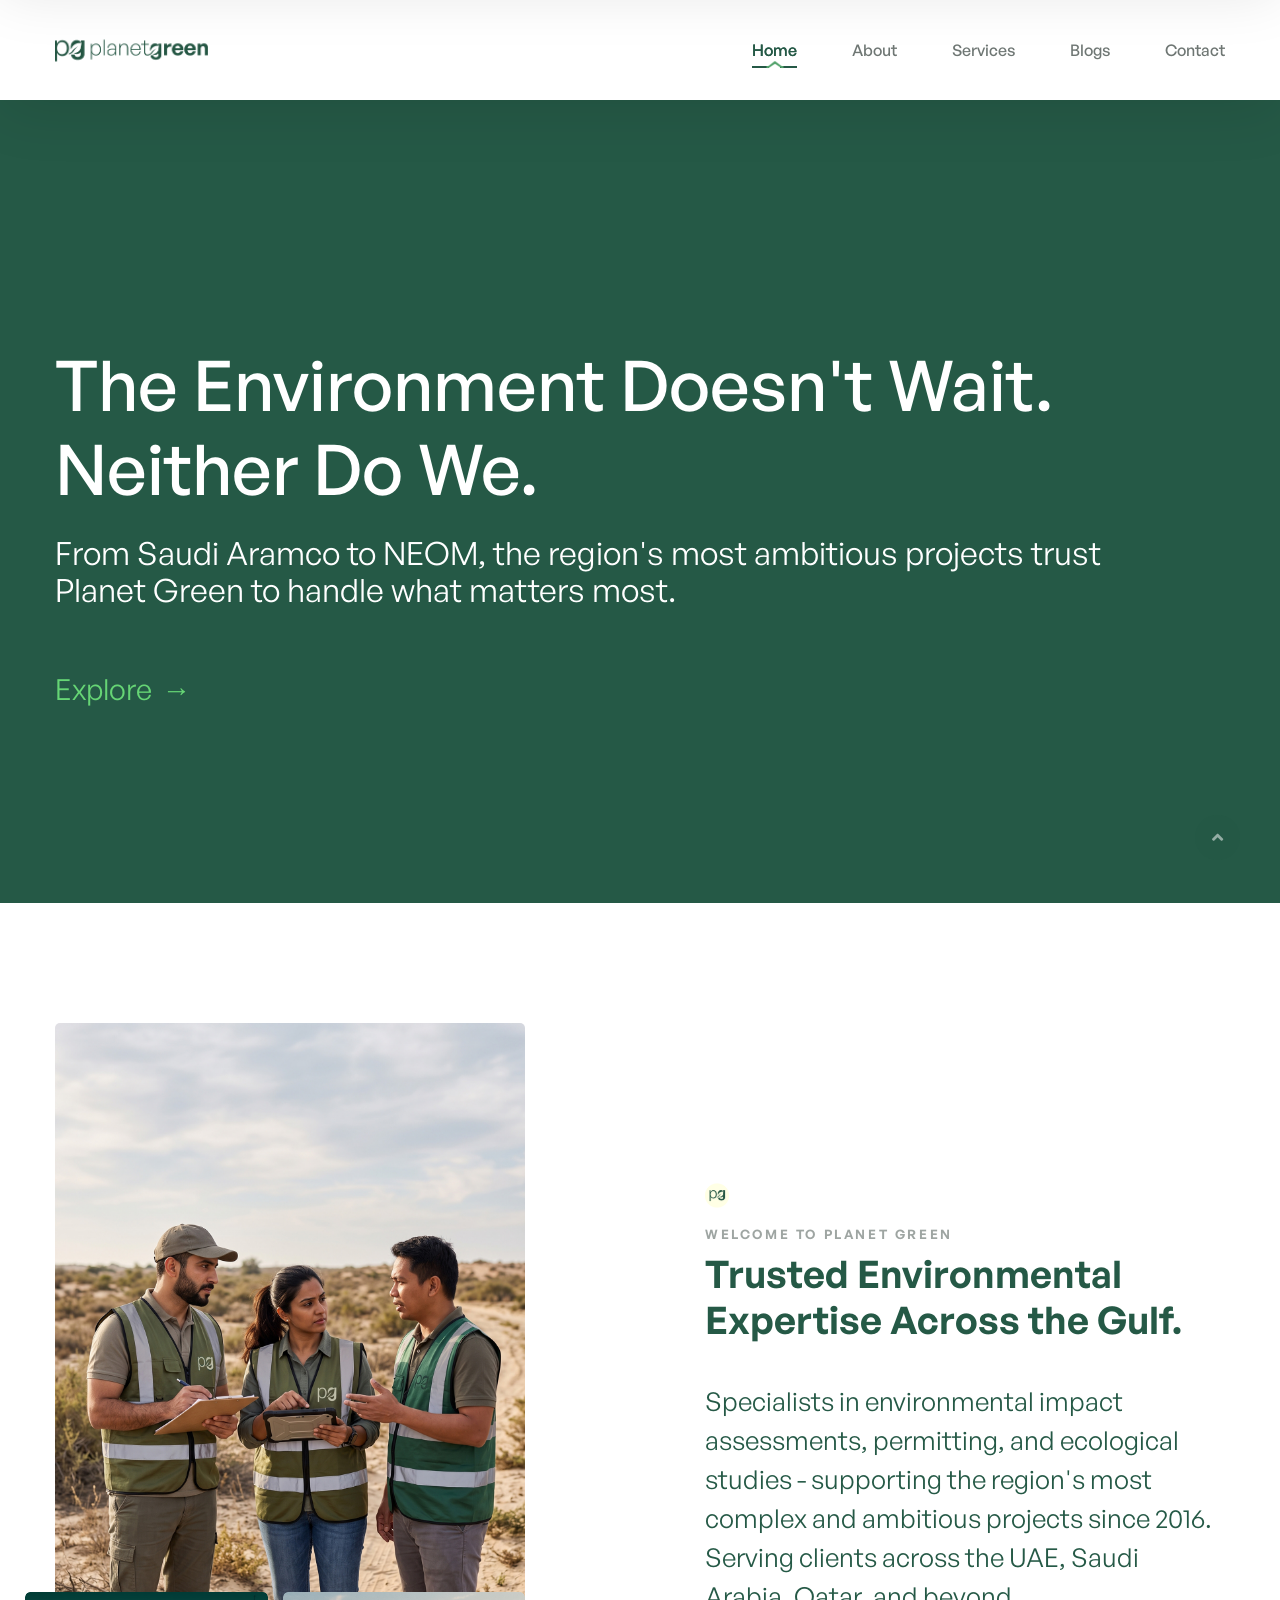
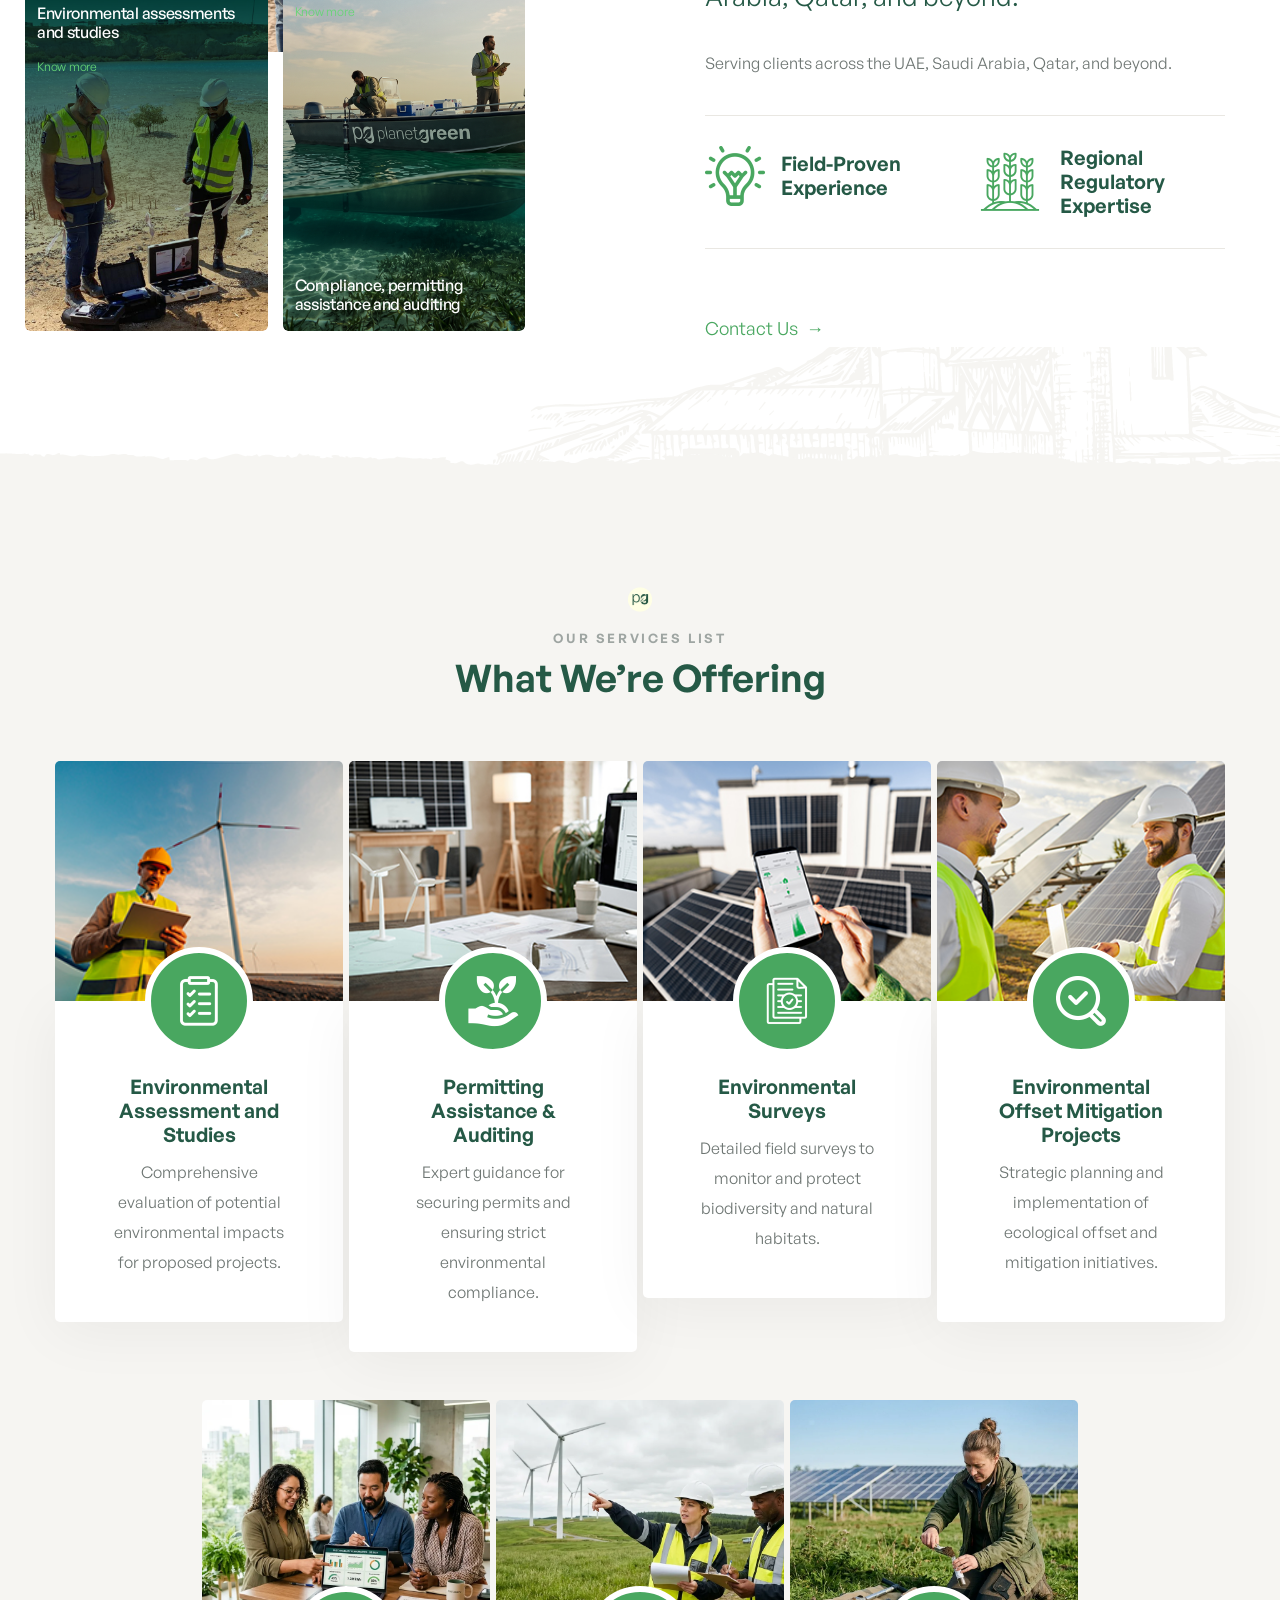
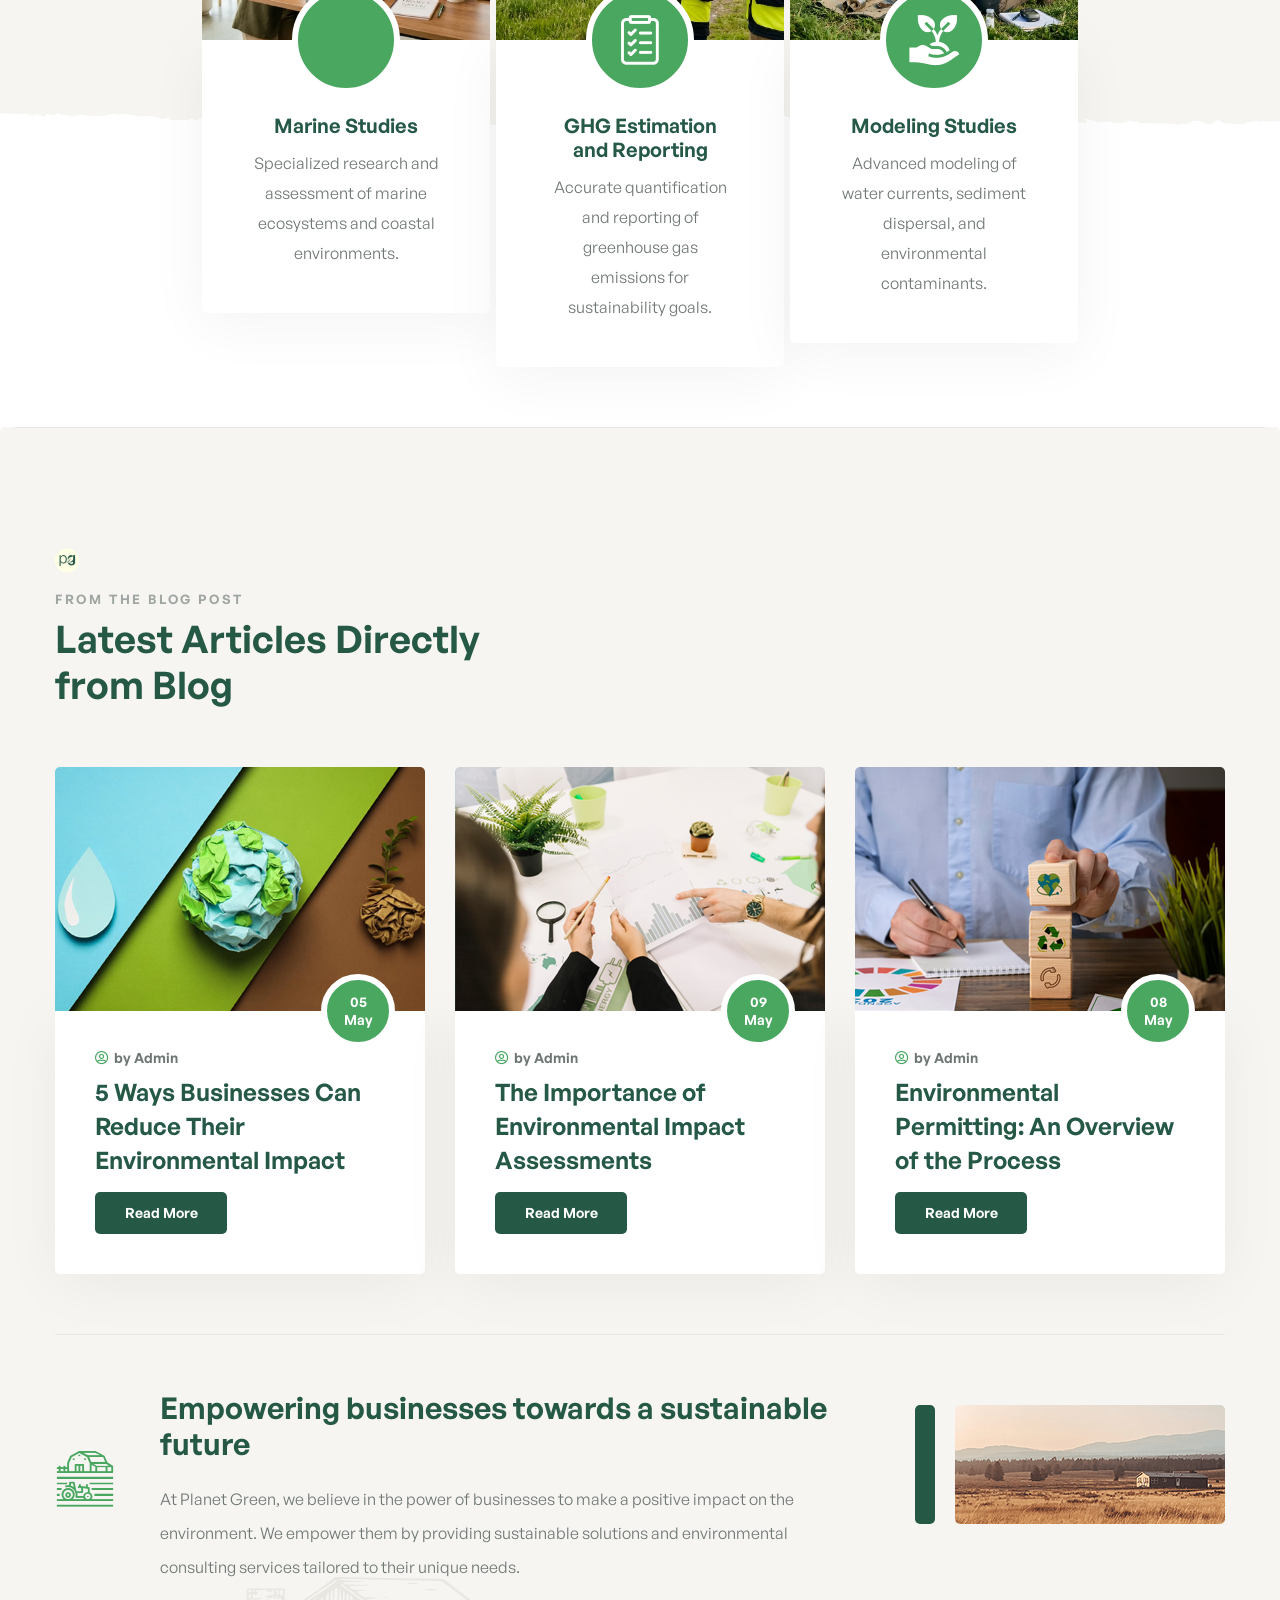
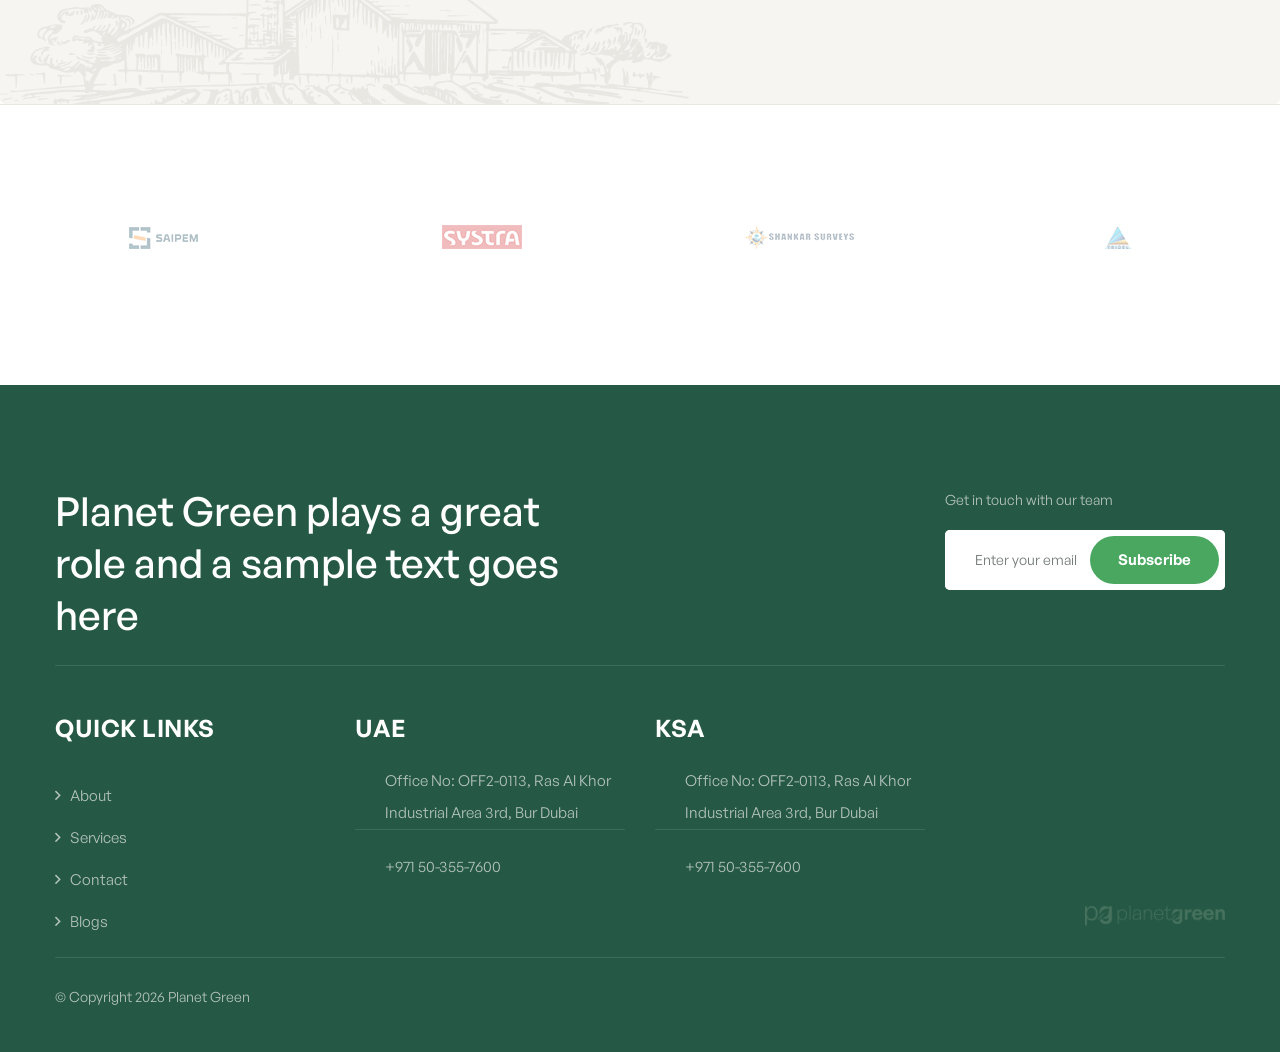
==== index.html @ 9b454ddd "initial commit" ====
<!DOCTYPE html>
<html lang="en">

<head>
    <meta charset="UTF-8">
    <meta name="viewport" content="width=device-width, initial-scale=1.0">
    <title>Planet Green | Home</title>
    <link rel="apple-touch-icon" sizes="180x180" href="assets/images/favicons/apple-touch-icon.png">
    <link rel="icon" type="image/png" sizes="32x32" href="assets/images/favicons/icon.png">
    <link rel="icon" type="image/png" sizes="16x16" href="assets/images/favicons/icon_16x16.png">

    <meta name="description"
        content="Welcome to Planet Green Environmental Consultants & Studies, a Dubai-based environmental consultancy firm providing sustainable solutions to businesses and organizations worldwide. Our team of experienced environmental consultants has a deep understanding of the environmental challenges facing businesses today, and we specialize in providing customized solutions to meet the unique needs of our clients. Contact us today to learn more about our services and how we can help your business achieve its environmental objectives.">

    <link rel="preconnect" href="https://fonts.gstatic.com">
    <link
        href="https://fonts.googleapis.com/css2?family=Handlee&family=Inter:wght@100;200;300;400;500;600;700;800;900&display=swap"
        rel="stylesheet">

    <link rel="stylesheet" href="assets/css/bootstrap.min.css">
    <link rel="stylesheet" href="assets/css/fontawesome-all.min.css">
    <link rel="stylesheet" href="assets/css/swiper.min.css">
    <link rel="stylesheet" href="assets/css/animate.min.css">
    <link rel="stylesheet" href="assets/css/odometer.min.css">
    <link rel="stylesheet" href="assets/css/jarallax.css">
    <link rel="stylesheet" href="assets/css/magnific-popup.css">
    <link rel="stylesheet" href="assets/css/bootstrap-select.min.css">
    <link rel="stylesheet" href="assets/css/pg-icons.css">
    <link rel="stylesheet" href="assets/css/nouislider.min.css">
    <link rel="stylesheet" href="assets/css/nouislider.pips.css">

    <link rel="stylesheet" href="assets/css/main.css">
</head>

<body>
    <div class="preloader">
        <img class="preloader__image" width="55" src="assets/images/loader.png" alt="">
    </div>
    <div class="page-wrapper">

        <header class="main-header">

            <nav class="main-menu">
                <div class="container">
                    <div class="logo-box">
                        <a href="index.html" aria-label="logo image"><img src="assets/images/Logo-02.png" width="153"
                                alt=""></a>
                        <span class="fa fa-bars mobile-nav__toggler"></span>
                    </div>
                    <ul class="main-menu__list">
                        <li>
                            <a href="index.html">Home</a>
                        </li>
                        <li>
                            <a href="about.html">About</a>
                        </li>
                        <li><a href="services.html">Services</a>
                        </li>
                        <li><a href="blog.html">Blogs</a>
                        </li>
                        <li><a href="contact.html">Contact</a>
                        </li>
                    </ul>


                </div>
            </nav>
        </header>

        <div class="stricky-header stricked-menu main-menu">
            <div class="sticky-header__content"></div>
        </div>

        <section class="main-slider">
            <div class="swiper-container thm-swiper__slider" data-swiper-options='{
        "slidesPerView": 1,
        "loop": true,
        "effect": "fade",
        "autoplay": {
            "delay": 999999
        },
        "navigation": {
            "nextEl": "#main-slider__swiper-button-next",
            "prevEl": "#main-slider__swiper-button-prev"
        }
    }'>
                <div class="swiper-wrapper">
                    <div class="swiper-slide">
                        <div class="image-layer" style="background-image: url(assets/images/main-slider/hero-img.png);">
                        </div>
                        <div class="container">
                            <div class="hero-content-wrap">
                                <div>
                                    <h2>The Environment Doesn't Wait. <br>
                                        Neither Do We.</h2>
                                    <p>From Saudi Aramco to NEOM, the region's most ambitious projects trust Planet
                                        Green to handle what matters most.</p>
                                    <a href="services.html" class="hero-explore-link">Explore <span>&rarr;</span></a>
                                </div>
                            </div>
                        </div>
                    </div>
                </div>


            </div>
        </section>


        <section class="about-one" id="about_1">
            <img src="assets/images/icons/about-bg-icon-1-1.png" class="about-one__bg-shape-1" alt="">
            <div class="container">
                <div class="row">
                    <div class="col-lg-5">
                        <div class="about-one__images">
                            <img src="assets/images/resources/img-main.png" alt="">
                            <div class="about-one__images-sub-wrap">
                                <div class="about-one__sub-item">
                                    <img src="assets/images/resources/img-sub1.png" alt="">
                                    <div class="about-one__sub-caption about-one__sub-caption--top">
                                        <h5>Environmental assessments and studies</h5>
                                        <a href="services.html">Know more</a>
                                    </div>
                                </div>
                                <div class="about-one__sub-item">
                                    <img src="assets/images/resources/img-sub.png" alt="">
                                    <a href="services.html" class="about-one__sub-knowmore">Know more</a>
                                    <div class="about-one__sub-caption about-one__sub-caption--bottom">
                                        <h5>Compliance, permitting assistance and auditing</h5>
                                    </div>
                                </div>
                            </div>
                        </div>
                    </div>
                    <div class="col-lg-7">
                        <div class="about-one__content">
                            <div class="block-title text-left">
                                <div class="block-title__image"></div>
                                <p>Welcome to Planet Green</p>
                                <h3>Trusted Environmental Expertise Across the Gulf.</h3>
                            </div>
                            <div class="about-one__tagline">
                                <p>Specialists in environmental impact assessments, permitting, and ecological studies -
                                    supporting the region's most complex and ambitious projects since 2016. Serving
                                    clients across the UAE, Saudi Arabia, Qatar, and beyond.</p>
                            </div>
                            <div class="about-one__summery">
                                <p>Serving clients across the UAE, Saudi Arabia, Qatar, and beyond.</p>
                            </div>
                            <div class="about-one__icon-row">
                                <div class="row">
                                    <div class="col-lg-6">
                                        <div class="about-one__box">
                                            <img src="assets/images/icons/innovation.png" alt="icon"
                                                style="padding-right: 1rem;">
                                            <h4><a href="about.html">Field-Proven Experience</a></h4>
                                        </div>
                                    </div>
                                    <div class="col-lg-6">
                                        <div class="about-one__box">
                                            <i class="pg-icon-agriculture"></i>
                                            <h4><a href="services.html">Regional Regulatory Expertise</a></h4>
                                        </div>
                                    </div>
                                </div>
                            </div>
                            <a href="contact.html" class="hero-explore-link about-explore-link">Contact Us
                                <span>&rarr;</span></a>
                        </div>
                    </div>
                </div>
            </div>
        </section>

        <section class="service-two">
            <div class="service-two__bottom-curv"></div>
            <div class="container">
                <div class="block-title text-center">
                    <div class="block-title__image"></div>
                    <p>Our Services list</p>
                    <h3>What We’re Offering</h3>
                </div>
                <div class="row">
                    <div class="col-sm-12 col-md-6 col-lg-3">
                        <div class="service-two__card">
                            <div class="service-two__card-image">
                                <img src="assets/images/services/service-2-1.jpg" alt="">
                            </div>
                            <div class="service-two__card-content">
                                <div class="service-two__card-icon">
                                    <img src="./assets/images/icons/50x50_cv.png" alt="">
                                </div>
                                <h3><a >Environmental Assessment and Studies</a></h3>
                                <p>Comprehensive evaluation of potential environmental impacts for proposed projects.</p>
                            </div>
                        </div>
                    </div>
                    <div class="col-sm-12 col-md-6 col-lg-3">
                        <div class="service-two__card">
                            <div class="service-two__card-image">
                                <img src="assets/images/services/service-2-2.jpg" alt="">
                            </div>
                            <div class="service-two__card-content">
                                <div class="service-two__card-icon">
                                    <i class="pg-icon-organic-food"></i>
                                </div>
                                <h3><a >Permitting Assistance & Auditing</a></h3>
                                <p>Expert guidance for securing permits and ensuring strict environmental compliance.</p>
                            </div>
                        </div>
                    </div>
                    <div class="col-sm-12 col-md-6 col-lg-3">
                        <div class="service-two__card">
                            <div class="service-two__card-image">
                                <img src="assets/images/services/service-2-3.jpg" alt="">
                            </div>
                            <div class="service-two__card-content">
                                <div class="service-two__card-icon">
                                    <img src="assets/images/icons/permiy-01.png" alt="">
                                </div>
                                <h3><a >Environmental Surveys</a></h3>
                                <p>Detailed field surveys to monitor and protect biodiversity and natural habitats.</p>
                            </div>
                        </div>
                    </div>
                    <div class="col-sm-12 col-md-6 col-lg-3">
                        <div class="service-two__card">
                            <div class="service-two__card-image">
                                <img src="assets/images/services/service-2-4.jpg" alt="">
                            </div>
                            <div class="service-two__card-content">
                                <div class="service-two__card-icon">
                                    <img src="assets/images/icons/audit-01.png" alt="">
                                </div>
                                <h3><a >Environmental Offset Mitigation Projects</a></h3>
                                <p>Strategic planning and implementation of ecological offset and mitigation initiatives.</p>
                            </div>
                        </div>
                    </div>
                </div>

                <div class="row mt-5 justify-content-center">
                    <div class="col-sm-12 col-md-6 col-lg-3">
                        <div class="service-two__card">
                            <div class="service-two__card-image">
                                <img src="assets/images/services/service-2-5.webp" alt="">
                            </div>
                            <div class="service-two__card-content">
                                <div class="service-two__card-icon">
                                    <img src="assets/images/icons/innovation.png" alt="">
                                </div>
                                <h3><a >Marine Studies</a></h3>
                                <p>Specialized research and assessment of marine ecosystems and coastal environments.</p>
                            </div>
                        </div>
                    </div>
                    <div class="col-sm-12 col-md-6 col-lg-3">
                        <div class="service-two__card">
                            <div class="service-two__card-image">
                                <img src="assets/images/services/service-2-6.webp" alt="">
                            </div>
                            <div class="service-two__card-content">
                                <div class="service-two__card-icon">
                                    <img src="./assets/images/icons/50x50_cv.png" alt="">
                                </div>
                                <h3><a >GHG Estimation and Reporting</a></h3>
                                <p>Accurate quantification and reporting of greenhouse gas emissions for sustainability goals.</p>
                            </div>
                        </div>
                    </div>
                    <div class="col-sm-12 col-md-6 col-lg-3">
                        <div class="service-two__card">
                            <div class="service-two__card-image">
                                <img src="assets/images/services/service-2-7.webp" alt="">
                            </div>
                            <div class="service-two__card-content">
                                <div class="service-two__card-icon">
                                    <i class="pg-icon-organic-food"></i>
                                </div>
                                <h3><a >Modeling Studies</a></h3>
                                <p>Advanced modeling of water currents, sediment dispersal, and environmental contaminants.</p>
                            </div>
                        </div>
                    </div>
                </div>
            </div>
        </section>







        <section class="gray-boxed-wrapper home-one__boxed">
            <img src="assets/images/icons/home-1-blog-bg.png" alt="" class="home-one__boxed-bg">
            <section class="blog-home-two blog-home-one">
                <div class="container">
                    <div class="row top-row">
                        <div class="col-lg-6">
                            <div class="block-title">
                                <div class="block-title__image"></div>
                                <p>From the blog post</p>
                                <h3>Latest Articles
                                    Directly from Blog</h3>
                            </div>
                        </div>

                    </div>
                    <div class="row">
                        <div class="col-md-6 col-lg-4">
                            <div class="blog-card">
                                <div class="blog-card__image">
                                    <img src="assets/images/blog/blog-grid-1.jpg"
                                        alt="Best Way to Do Eco and Agriculture">
                                    <a href="blog-details-1.html"></a>
                                </div>
                                <div class="blog-card__content">
                                    <div class="blog-card__date">05 May</div>
                                    <div class="blog-card__meta">
                                        <a href="blog-details-1.html"><i class="far fa-user-circle"></i> by Admin</a>
                                    </div>
                                    <h3><a href="blog-details-1.html">5 Ways Businesses Can Reduce Their Environmental
                                            Impact</a></h3>
                                    <a href="blog-details-1.html" class="thm-btn">Read More</a>
                                </div>
                            </div>
                        </div>
                        <div class="col-md-6 col-lg-4">
                            <div class="blog-card">
                                <div class="blog-card__image">
                                    <img src="assets/images/blog/blog-grid-2.jpg"
                                        alt="Leverage agile frameworks to provide">
                                    <a href="blog-details-2.html"></a>
                                </div>
                                <div class="blog-card__content">
                                    <div class="blog-card__date">09 May</div>
                                    <div class="blog-card__meta">
                                        <a href="blog-details-2.html"><i class="far fa-user-circle"></i> by Admin</a>
                                    </div>
                                    <h3><a href="blog-details-2.html">The Importance of Environmental Impact
                                            Assessments</a></h3>
                                    <a href="blog-details-2.html" class="thm-btn">Read More</a>
                                </div>
                            </div>
                        </div>
                        <div class="col-md-6 col-lg-4">
                            <div class="blog-card">
                                <div class="blog-card__image">
                                    <img src="assets/images/blog/blog-grid-3.jpg"
                                        alt="Organically grow the holistic world view">
                                    <a href="blog-details-3.html"></a>
                                </div>
                                <div class="blog-card__content">
                                    <div class="blog-card__date">08 May</div>
                                    <div class="blog-card__meta">
                                        <a href="blog-details-3.html"><i class="far fa-user-circle"></i> by Admin</a>
                                    </div>
                                    <h3><a href="blog-details-3.html">Environmental Permitting: An Overview of the
                                            Process</a></h3>
                                    <a href="blog-details-3.html" class="thm-btn">Read More</a>
                                </div>
                            </div>
                        </div>

                    </div>
                    <hr />
                </div>
            </section>
            <div class="blog-home__slogan">
                <div class="container">
                    <div class="row">
                        <div class="col-lg-9">
                            <div class="blog-home__slogan-main">
                                <i class="pg-icon-farm"></i>
                                <div class="blog-home__slogan-content">
                                    <h3>Empowering businesses towards a sustainable future</h3>
                                    <p>At Planet Green, we believe in the power of businesses to make a positive impact
                                        on the environment. We empower them by providing sustainable solutions and
                                        environmental consulting services tailored to their unique needs.</p>
                                </div>
                            </div>
                        </div>
                        <div class="col-lg-3">
                            <div class="blog-home__slogan-image">
                                <img src="assets/images/resources/blog-cta-1.png" alt="">
                            </div>
                        </div>
                    </div>
                </div>
            </div>
        </section>





        <div class="client-carousel client-carousel__has-border-top">
            <div class="container">
                <div class="thm-swiper__slider swiper-container" data-swiper-options='{"spaceBetween": 140, "slidesPerView": 5, "autoplay": { "delay": 5000 }, "breakpoints": {
                "0": {
                    "spaceBetween": 30,
                    "slidesPerView": 2
                },
                "375": {
                    "spaceBetween": 30,
                    "slidesPerView": 2
                },
                "575": {
                    "spaceBetween": 30,
                    "slidesPerView": 3
                },
                "767": {
                    "spaceBetween": 50,
                    "slidesPerView": 3
                },
                "991": {
                    "spaceBetween": 50,
                    "slidesPerView": 3
                },
                "1199": {
                    "spaceBetween": 100,
                    "slidesPerView": 4
                }
            }}'>
                    <div class="swiper-wrapper">
                        <div class="swiper-slide">
                            <img src="assets/images/resources/brand-1-1.png" alt="">
                        </div>
                        <div class="swiper-slide">
                            <img src="assets/images/resources/brand-1-2.png" alt="">
                        </div>
                        <div class="swiper-slide">
                            <img src="assets/images/resources/brand-1-3.png" alt="">
                        </div>
                        <div class="swiper-slide">
                            <img src="assets/images/resources/brand-1-4.png" alt="">
                        </div>

                    </div>
                </div>
            </div>
        </div>
       <footer class="site-footer">
    <div class="container">
        <div class="site-footer__top">
            <div class="site-footer__top-left">
                <h3>Planet Green plays a great role and a sample text goes here</h3>
            </div>
            <div class="site-footer__top-right">
                <p class="site-footer__newsletter-title">Get in touch with our team</p>
                <div class="footer-widget">
                    <form class="mc-form" action="#">
                        <input type="email" placeholder="Enter your email" required>
                        <button type="submit">Subscribe</button>
                    </form>
                </div>
            </div>
        </div>

        <div class="row site-footer__widgets">
            <div class="col-sm-12 col-md-6 col-lg-3">
                <h3 class="footer-widget__title">Quick Links</h3>
                <ul class="list-unstyled footer-widget__links">
                    <li><a href="about.html">About</a></li>
                    <li><a href="services.html">Services</a></li>
                    <li><a href="contact.html">Contact</a></li>
                    <li><a href="blog.html">Blogs</a></li>
                </ul>
            </div>

            <div class="col-sm-12 col-md-6 col-lg-3">
                <h3 class="footer-widget__title">UAE</h3>
                <ul class="list-unstyled footer-widget__contact">
                    <li>
                        <i class="pg-icon-pin"></i>
                        <a href="#">Office No: OFF2-0113, Ras Al Khor Industrial Area 3rd, Bur Dubai</a>
                    </li>
                    <li>
                        <i class="pg-icon-telephone"></i>
                        <a href="tel:+971 50-355-7600">+971 50-355-7600</a>
                    </li>
                </ul>
            </div>

            <div class="col-sm-12 col-md-6 col-lg-3">
                <h3 class="footer-widget__title">KSA</h3>
                <ul class="list-unstyled footer-widget__contact">
                    <li>
                        <i class="pg-icon-pin"></i>
                        <a href="#">Office No: OFF2-0113, Ras Al Khor Industrial Area 3rd, Bur Dubai</a>
                    </li>
                    <li>
                        <i class="pg-icon-telephone"></i>
                        <a href="tel:+971 50-355-7600">+971 50-355-7600</a>
                    </li>
                </ul>
            </div>

            <div class="col-sm-12 col-md-6 col-lg-3 site-footer__logo-col">
                <img src="assets/images/Logo-03.png" class="site-footer__watermark" alt="Planet Green">
            </div>
        </div>

        <div class="site-footer__bottom">
            <p>© Copyright 2026 Planet Green</p>
        </div>
    </div>
</footer>

    </div>


    <div class="mobile-nav__wrapper">
        <div class="mobile-nav__overlay mobile-nav__toggler"></div>
        <div class="mobile-nav__content">
            <span class="mobile-nav__close mobile-nav__toggler"><i class="far fa-times"></i></span>

            <div class="logo-box">
                <a href="index.html" aria-label="logo image"><img src="assets/images/Logo-03.png" width="155"
                        alt="" /></a>
            </div>
            <div class="mobile-nav__container"></div>






        </div>
    </div>


    <a href="#" data-target="html" class="scroll-to-target scroll-to-top"><i class="fa fa-angle-up"></i></a>


    <script src="assets/js/jquery-3.5.1.min.js"></script>
    <script src="assets/js/bootstrap.bundle.min.js"></script>
    <script src="assets/js/swiper.min.js"></script>
    <script src="assets/js/jquery.ajaxchimp.min.js"></script>
    <script src="assets/js/jquery.magnific-popup.min.js"></script>
    <script src="assets/js/jquery.validate.min.js"></script>
    <script src="assets/js/bootstrap-select.min.js"></script>
    <script src="assets/js/wow.js"></script>
    <script src="assets/js/odometer.min.js"></script>
    <script src="assets/js/jquery.appear.min.js"></script>
    <script src="assets/js/jarallax.min.js"></script>
    <script src="assets/js/circle-progress.min.js"></script>
    <script src="assets/js/wNumb.min.js"></script>
    <script src="assets/js/nouislider.min.js"></script>

    <script src="assets/js/theme.js"></script>
</body>

</html>
---- assets/css/jarallax.css ----
.jarallax {
    position: relative;
    z-index: 0;
}
.jarallax > .jarallax-img {
    position: absolute;
    object-fit: cover;
    /* support for plugin https://github.com/bfred-it/object-fit-images */
    font-family: 'object-fit: cover;';
    top: 0;
    left: 0;
    width: 100%;
    height: 100%;
    z-index: -1;
}
---- assets/css/pg-icons.css ----
@font-face {
  font-family: "pg-icon";
  src: url("../fonts/pg-icon.eot?9nn143");
  src: url("../fonts/pg-icon.eot?9nn143#iefix") format("embedded-opentype"),
    url("../fonts/pg-icon.ttf?9nn143") format("truetype"),
    url("../fonts/pg-icon.woff?9nn143") format("woff"),
    url("../fonts/pg-icon.svg?9nn143#pg-icon") format("svg");
  font-weight: normal;
  font-style: normal;
  font-display: block;
}

[class^="pg-icon-"],
[class*=" pg-icon-"] {
  /* use !important to prevent issues with browser extensions that change fonts */
  font-family: "pg-icon" !important;
  speak: never;
  font-style: normal;
  font-weight: normal;
  font-variant: normal;
  text-transform: none;
  line-height: 1;

  /* Better Font Rendering =========== */
  -webkit-font-smoothing: antialiased;
  -moz-osx-font-smoothing: grayscale;
}

.pg-icon-email:before {
  content: "\e900";
}
.pg-icon-clock:before {
  content: "\e901";
}
.pg-icon-shopping-cart:before {
  content: "\e902";
}
.pg-icon-phone-call:before {
  content: "\e903";
}
.pg-icon-magnifying-glass:before {
  content: "\e904";
}
.pg-icon-left-arrow:before {
  content: "\e905";
}
.pg-icon-right-arrow:before {
  content: "\e916";
}
.pg-icon-farmer:before {
  content: "\e906";
}
.pg-icon-agriculture:before {
  content: "\e907";
}
.pg-icon-tractor:before {
  content: "\e908";
}
.pg-icon-organic-food:before {
  content: "\e909";
}
.pg-icon-vegetable:before {
  content: "\e90a";
}
.pg-icon-dairy:before {
  content: "\e90b";
}
.pg-icon-farm:before {
  content: "\e90c";
}
.pg-icon-pin:before {
  content: "\e90d";
}
.pg-icon-telephone:before {
  content: "\e90e";
}
.pg-icon-investment:before {
  content: "\e90f";
}
.pg-icon-tractor-1:before {
  content: "\e910";
}
.pg-icon-planting:before {
  content: "\e911";
}
.pg-icon-agriculture-1:before {
  content: "\e912";
}
.pg-icon-customer:before {
  content: "\e913";
}
.pg-icon-agriculture-2:before {
  content: "\e914";
}
.pg-icon-tick:before {
  content: "\e915";
}
---- assets/css/main.css ----
@font-face {
  font-family: "GeneralSans";
  src: url("../fonts/GeneralSans-Regular.woff2") format("woff2"),
       url("../fonts/GeneralSans-Regular.otf") format("opentype");
  font-weight: 400;
  font-style: normal;
  font-display: swap;
}

@font-face {
  font-family: "GeneralSans";
  src: url("../fonts/GeneralSans-Medium.woff2") format("woff2"),
       url("../fonts/GeneralSans-Medium.otf") format("opentype");
  font-weight: 500;
  font-style: normal;
  font-display: swap;
}

@font-face {
  font-family: "GeneralSans";
  src: url("../fonts/GeneralSans-Semibold.otf") format("opentype");
  font-weight: 600;
  font-style: normal;
  font-display: swap;
}

.mt-20 {
  margin-top: 20px;
}

.mt-30 {
  margin-top: 30px;
}

.mt-40 {
  margin-top: 40px;
}

.mt-50 {
  margin-top: 50px;
}

.mt-60 {
  margin-top: 60px;
}

.mt-80 {
  margin-top: 80px;
}

.mt-120 {
  margin-top: 120px;
}

.mt--60 {
  margin-top: -60px;
}

.mt--120 {
  margin-top: -120px;
}

.mb-20 {
  margin-bottom: 20px;
}

.mb-30 {
  margin-bottom: 30px;
}

.mb-40 {
  margin-bottom: 40px;
}

.mb-50 {
  margin-bottom: 50px;
}

.mb-60 {
  margin-bottom: 60px;
}

.mb-80 {
  margin-bottom: 80px;
}

.mb-120 {
  margin-bottom: 120px;
}

.mb--60 {
  margin-bottom: -60px;
}

.mb--120 {
  margin-bottom: -120px;
}

.pt-20 {
  padding-top: 20px;
}

.pt-30 {
  padding-top: 30px;
}

.pt-40 {
  padding-top: 40px;
}

.pt-50 {
  padding-top: 50px;
}

.pt-60 {
  padding-top: 60px;
}

.pt-80 {
  padding-top: 80px;
}

.pt-110 {
  padding-top: 110px;
}

.pt-115 {
  padding-top: 115px;
}

.pt-120 {
  padding-top: 120px;
}

.pt-142 {
  padding-top: 142px;
}

.pb-20 {
  padding-bottom: 20px;
}

.pb-30 {
  padding-bottom: 30px;
}

.pb-40 {
  padding-bottom: 40px;
}

.pb-50 {
  padding-bottom: 50px;
}

.pb-60 {
  padding-bottom: 60px;
}

.pb-80 {
  padding-bottom: 80px;
}

.pb-90 {
  padding-bottom: 90px;
}

.pb-110 {
  padding-bottom: 110px;
}

.pb-115 {
  padding-bottom: 115px;
}

.pb-120 {
  padding-bottom: 120px;
}

.pl-5 {
  padding-left: 5px;
}

.pl-10 {
  padding-left: 10px;
}

.pl-15 {
  padding-left: 15px;
}

.pl-20 {
  padding-left: 20px;
}

.pl-30 {
  padding-left: 30px;
}

.pr-5 {
  padding-right: 5px;
}

.pr-10 {
  padding-right: 10px;
}

.pr-15 {
  padding-right: 15px;
}

.pr-20 {
  padding-right: 20px;
}

.pr-30 {
  padding-right: 30px;
}

.team-one {
  background-color: #f6f5f2;
  padding-top: 80px;
  padding-bottom: 80px;
  position: relative;
}

.team-one .team-table {
  border-spacing: 15px;
  width: 100%;
  text-align: center;
  max-width: 95%;
  border-collapse: separate;
  border-spacing: 1rem 1.5rem;
  margin-left: 7rem;
}

@media (min-width: 993px) and (max-width: 1199px) {
  .team-one .team-table {
    margin-left: 3.5rem;
  }
}
@media (max-width: 992px) {
  .team-one .team-table {
    margin-left: 0;
  }
}

.team-one .team-table td {
  text-align: center;
  margin: 2rem 4rem;
}

@media (min-width: 1200px) {
  .team-one {
    padding-top: 120px;
    padding-bottom: 160px;
  }
}

.team-one::after {
  content: "";
  width: 100%;
  height: 16px;
  background-image: url(../images/shapes/ripped-paper-white-up.png);
  position: absolute;
  bottom: 0px;
  left: 0;
  z-index: 10;
  -webkit-transform: rotate(180deg);
  transform: rotate(180deg);
  background-size: auto;
}

@media (min-width: 1700px) {
  .team-one::after {
    background-size: 100%;
    bottom: 0;
  }
}

.team-one__bg {
  position: absolute;
  bottom: 0;
  left: 0;
}

.team-one .container {
  position: relative;
}

@media (min-width: 992px) {
  .team-one__content {
    text-align: center;
  }
}

@media (min-width: 1200px) {
  .team-one__content {
    text-align: left;
  }
}

.blog-card {
  position: relative;
  background-color: #fff;
  border-radius: 5px;
  margin-bottom: 30px;
}

.blog-card__image {
  position: relative;
  border-top-left-radius: 5px;
  border-top-right-radius: 5px;
  overflow: hidden;
}

.blog-card__image > img {
  width: 100%;
  -webkit-transform: scale(1);
  transform: scale(1);
  -webkit-transition: -webkit-transform 500ms ease;
  transition: -webkit-transform 500ms ease;
  transition: transform 500ms ease;
  transition: transform 500ms ease, -webkit-transform 500ms ease;
}

.blog-card__image > a {
  display: -webkit-box;
  display: -ms-flexbox;
  display: flex;
  width: 100%;
  height: 100%;
  background-color: rgba(31, 78, 61, 0.4);
  position: absolute;
  top: 0;
  left: 0;
  -webkit-box-pack: center;
  -ms-flex-pack: center;
  justify-content: center;
  -webkit-box-align: center;
  -ms-flex-align: center;
  align-items: center;
  opacity: 0;
  -webkit-transform: translateY(-20%);
  transform: translateY(-20%);
  -webkit-transition: opacity 500ms ease, -webkit-transform 500ms ease;
  transition: opacity 500ms ease, -webkit-transform 500ms ease;
  transition: opacity 500ms ease, transform 500ms ease;
  transition: opacity 500ms ease, transform 500ms ease,
    -webkit-transform 500ms ease;
}

.blog-card__image > a::before,
.blog-card__image > a::after {
  content: "";
  width: 32px;
  height: 2px;
  background-color: #fff;
  display: block;
  position: absolute;
  top: 50%;
  left: 50%;
  -webkit-transform: translate(-50%, -50%);
  transform: translate(-50%, -50%);
}

.blog-card__image > a::after {
  -webkit-transform: translate(-50%, -50%) rotate(90deg);
  transform: translate(-50%, -50%) rotate(90deg);
}

.blog-card:hover .blog-card__image > a {
  opacity: 1;
  -webkit-transform: translateY(0);
  transform: translateY(0);
}

.blog-card:hover .blog-card__image > img {
  -webkit-transform: scale(1.05);
  transform: scale(1.05);
}

.blog-card__content {
  -webkit-box-shadow: 0px 10px 60px 0px rgba(0, 0, 0, 0.05);
  box-shadow: 0px 10px 60px 0px rgba(0, 0, 0, 0.05);
  background-color: #fff;
  padding-left: 25px;
  padding-right: 25px;
  position: relative;
  padding-top: 30px;
  padding-bottom: 30px;
  -webkit-transition: all 500ms ease;
  transition: all 500ms ease;
  border-bottom-left-radius: 5px;
  border-bottom-right-radius: 5px;
}

@media (min-width: 768px) {
  .blog-card__content {
    padding: 40px;
  }
}

.blog-card__content h3 {
  color: #255946;
  font-size: 20px;
  line-height: 1.417;
  margin: 0;
  font-weight: bold;
  margin-top: 10px;
  margin-bottom: 15px;
}

@media (min-width: 768px) {
  .blog-card__content h3 {
    font-size: 22px;
  }
}

@media (min-width: 992px) {
  .blog-card__content h3 {
    font-size: 24px;
  }
}

.blog-card__content h3 a {
  color: inherit;
  -webkit-transition: all 500ms ease;
  transition: all 500ms ease;
}

.blog-card__content h3 a:hover {
  color: var(--thm-base);
}

.blog-card__content .thm-btn {
  background-color: var(--thm-primary);
  color: #fff;
  font-size: 14px;
  font-weight: bold;
  padding: 6px 29.5px;
}

.blog-card__content .thm-btn:hover {
  background-color: var(--thm-black);
  color: #fff;
}

.blog-card:hover .blog-card__content {
  -webkit-box-shadow: 0px 10px 60px 0px rgba(0, 0, 0, 0.1);
  box-shadow: 0px 10px 60px 0px rgba(0, 0, 0, 0.1);
}

.blog-card__date {
  width: 74px;
  height: 74px;
  background-color: var(--thm-base);
  border: 6px solid #fff;
  display: -webkit-box;
  display: -ms-flexbox;
  display: flex;
  -webkit-box-pack: center;
  -ms-flex-pack: center;
  justify-content: center;
  text-align: center;
  -webkit-box-align: center;
  -ms-flex-align: center;
  align-items: center;
  border-radius: 50%;
  font-size: 14px;
  font-weight: 600;
  color: #fff;
  padding: 0 20px;
  line-height: 1.3;
  position: absolute;
  top: -97px;
  right: 20px;
}

@media (min-width: 768px) {
  .blog-card__date {
    top: -37px;
    right: 30px;
  }
}

.blog-card__meta {
  display: -webkit-box;
  display: -ms-flexbox;
  display: flex;
  -webkit-box-align: center;
  -ms-flex-align: center;
  align-items: center;
}

.blog-card__meta a {
  display: -webkit-box;
  display: -ms-flexbox;
  display: flex;
  -webkit-box-align: center;
  -ms-flex-align: center;
  align-items: center;
  line-height: 1;
  color: #6e7673;
  font-size: 14px;
  font-weight: 600;
}

.blog-card__meta a i {
  color: var(--thm-base);
  margin-right: 5px;
}

.blog-card__meta a + a {
  margin-left: 15px;
}

.blog-grid {
  padding-top: 80px;
  padding-bottom: 80px;
}

@media (min-width: 1200px) {
  .blog-grid {
    padding-top: 120px;
    padding-bottom: 120px;
  }
}

.blog-grid .more-btn__box {
  margin-top: 20px;
}

.blog-grid .more-btn__box .thm-btn {
  font-size: 18px;
  font-weight: 700;
  background-color: var(--thm-black);
}

.blog-grid .more-btn__box .thm-btn:hover {
  background-color: var(--thm-base);
  color: #fff;
}

.blog-home-two {
  border-top: 1px solid #e9e7e2;
  padding-top: 80px;
  padding-bottom: 50px;
}

@media (min-width: 1200px) {
  .blog-home-two {
    padding-top: 120px;
    padding-bottom: 90px;
  }
}

.blog-home-two .top-row {
  margin-bottom: 30px;
}

@media (min-width: 992px) {
  .blog-home-two .top-row {
    display: -webkit-box;
    display: -ms-flexbox;
    display: flex;
    -webkit-box-align: center;
    -ms-flex-align: center;
    align-items: center;
  }
}

@media (min-width: 1200px) {
  .blog-home-two .top-row {
    margin-bottom: 60px;
  }
}

.blog-home-two .block-title {
  margin-bottom: 25px;
}

@media (min-width: 992px) {
  .blog-home-two .block-title {
    margin-bottom: 0;
    max-width: 505px;
  }
}

@media (min-width: 992px) {
  .blog-home-two .block-text {
    margin-top: 30px;
  }
}

.home-one__boxed-bg {
  position: absolute;
  bottom: 0;
  left: 0;
}

.blog-home-one {
  padding-bottom: 60px;
  position: relative;
}

.blog-home-one hr {
  margin: 0;
  border-color: #e9e7e2;
  border-width: 1px;
  margin-top: 30px;
}

.blog-home__slogan {
  padding-bottom: 80px;
}

@media (min-width: 1200px) {
  .blog-home__slogan {
    margin-top: -20px;
    padding-bottom: 120px;
  }
}

.blog-home__slogan i {
  font-size: 50px;
  color: var(--thm-base);
}

@media (min-width: 992px) {
  .blog-home__slogan i {
    font-size: 60px;
    margin-right: 30px;
  }
}

@media (min-width: 1200px) {
  .blog-home__slogan i {
    margin-right: 45px;
  }
}

.blog-home__slogan h3 {
  margin: 0;
  font-size: 20px;
  color: var(--thm-black);
  margin-top: 15px;
  margin-bottom: 10px;
  font-weight: 600;
  max-width: 90%;
}

@media (min-width: 1200px) {
  .blog-home__slogan h3 {
    font-size: 30px;
    margin-bottom: 20px;
  }
}

.blog-home__slogan p {
  margin: 0;
  line-height: 2.125;
}

@media (min-width: 1200px) {
  .blog-home__slogan p {
    max-width: 670px;
  }
}

.blog-home__slogan-main {
  text-align: center;
}

@media (min-width: 992px) {
  .blog-home__slogan-main {
    display: -webkit-box;
    display: -ms-flexbox;
    display: flex;
    text-align: left;
    -webkit-box-align: center;
    -ms-flex-align: center;
    align-items: center;
  }
}

.blog-home__slogan-image {
  margin-top: 30px;
  position: relative;
}

@media (min-width: 768px) {
  .blog-home__slogan-image {
    max-width: 270px;
    margin-left: auto;
    margin-right: auto;
  }
}

@media (min-width: 768px) {
  .blog-home__slogan-image::before {
    content: "";
    width: 20px;
    height: 100%;
    background-color: var(--thm-primary);
    border-radius: 5px;
    position: absolute;
    top: 0;
    right: 100%;
    margin-right: 20px;
  }
}

.blog-home__slogan-image > img {
  display: block;
  border-radius: 5px;
  margin-left: auto;
  margin-right: auto;
  max-width: 100%;
}

.blog-details {
  padding-top: 80px;
  padding-bottom: 80px;
}

@media (min-width: 1200px) {
  .blog-details {
    padding-top: 120px;
    padding-bottom: 120px;
  }
}

.blog-details img {
  border-radius: 5px;
}

.blog-details .blog-card__content {
  padding-bottom: 0;
  -webkit-box-shadow: none;
  box-shadow: none;
  padding-left: 0;
  padding-right: 0;
}

@media (min-width: 1200px) {
  .blog-details .blog-card__content h3 {
    font-size: 34px;
  }
}

.blog-details__content p {
  margin: 0;
}

.blog-details__content p + p {
  margin-top: 10px;
}

@media (min-width: 1200px) {
  .blog-details__content p + p {
    margin-top: 30px;
  }
}

.blog-details__meta {
  display: -webkit-box;
  display: -ms-flexbox;
  display: flex;
  -webkit-box-pack: center;
  -ms-flex-pack: center;
  justify-content: center;
  -webkit-box-align: center;
  -ms-flex-align: center;
  align-items: center;
  -webkit-box-orient: vertical;
  -webkit-box-direction: normal;
  -ms-flex-direction: column;
  flex-direction: column;
  border-top: 1px solid #e9e7e2;
  margin-top: 30px;
  padding-top: 20px;
}

@media (min-width: 1200px) {
  .blog-details__meta {
    -webkit-box-orient: horizontal;
    -webkit-box-direction: normal;
    -ms-flex-direction: row;
    flex-direction: row;
    -webkit-box-pack: justify;
    -ms-flex-pack: justify;
    justify-content: space-between;
    margin-top: 40px;
    padding-top: 30px;
  }
}

.blog-details__tags span {
  color: var(--thm-black);
  font-size: 18px;
  font-weight: bold;
  margin-right: 5px;
}

@media (min-width: 1200px) {
  .blog-details__tags span {
    font-size: 24px;
  }
}

.blog-details__tags a {
  font-size: 16px;
  color: #6e7673;
  -webkit-transition: all 500ms ease;
  transition: all 500ms ease;
}

@media (min-width: 1200px) {
  .blog-details__tags a {
    font-size: 18px;
  }
}

.blog-details__tags a:hover {
  color: var(--thm-black);
}

.blog-details__social {
  display: -webkit-box;
  display: -ms-flexbox;
  display: flex;
  -webkit-box-align: center;
  -ms-flex-align: center;
  align-items: center;
  -webkit-box-pack: center;
  -ms-flex-pack: center;
  justify-content: center;
  margin-top: 10px;
}

@media (min-width: 1200px) {
  .blog-details__social {
    margin-top: 0;
  }
}

.blog-details__social a {
  width: 40px;
  height: 40px;
  background-color: #f6f5f2;
  border-radius: 50%;
  display: -webkit-box;
  display: -ms-flexbox;
  display: flex;
  -webkit-box-align: center;
  -ms-flex-align: center;
  align-items: center;
  -webkit-box-pack: center;
  -ms-flex-pack: center;
  justify-content: center;
  font-size: 14px;
  color: #6e7673;
  -webkit-transition: all 500ms ease;
  transition: all 500ms ease;
}

@media (min-width: 1200px) {
  .blog-details__social a {
    width: 50px;
    height: 50px;
    font-size: 15px;
  }
}

.blog-details__social a + a {
  margin-left: 10px;
}

.blog-details__social a:hover {
  background-color: var(--thm-primary);
  color: #fff;
}

.blog-sidebar {
  margin-top: 50px;
}

@media (min-width: 1200px) {
  .blog-sidebar {
    margin-top: 0px;
  }
}

.blog-sidebar ul {
  margin: 0;
  padding: 0;
  list-style: none;
}

.blog-sidebar h3 {
  margin: 0;
  font-size: 18px;
  color: var(--thm-black);
  font-weight: bold;
  margin-bottom: 20px;
}

@media (min-width: 1200px) {
  .blog-sidebar h3 {
    font-size: 20px;
  }
}

.blog-sidebar__search {
  margin-bottom: 30px;
}

.blog-sidebar__search form {
  width: 100%;
  height: 90px;
  background-color: var(--thm-primary);
  border-radius: 5px;
  position: relative;
}

.blog-sidebar__search form input[type="text"],
.blog-sidebar__search form input[type="search"] {
  width: 100%;
  height: 100%;
  position: absolute;
  top: 0;
  left: 0;
  background-color: rgba(0, 0, 0, 0);
  padding-left: 30px;
  padding-right: 30px;
  display: block;
  border: none;
  -webkit-appearance: none;
  -moz-appearance: none;
  appearance: none;
  outline: none;
  color: #fff;
  font-size: 16px;
  font-weight: 600;
}

@media (min-width: 1200px) {
  .blog-sidebar__search form input[type="text"],
  .blog-sidebar__search form input[type="search"] {
    padding-left: 50px;
    padding-right: 50px;
  }
}

.blog-sidebar__search form button[type="submit"] {
  width: auto;
  padding: 0;
  font-size: 22px;
  color: #fff;
  position: absolute;
  top: 50%;
  right: 30px;
  -webkit-transform: translateY(-50%);
  transform: translateY(-50%);
  background-color: rgba(0, 0, 0, 0);
  border: none;
  -webkit-appearance: none;
  -moz-appearance: none;
  appearance: none;
}

@media (min-width: 1200px) {
  .blog-sidebar__search form button[type="submit"] {
    right: 50px;
  }
}

.blog-sidebar__tags {
  background-color: #f6f5f2;
  border-radius: 5px;
  padding: 30px;
  margin-bottom: 30px;
}

@media (min-width: 1200px) {
  .blog-sidebar__tags {
    padding: 50px;
  }
}

.blog-sidebar__tags-links {
  display: -webkit-box;
  display: -ms-flexbox;
  display: flex;
  -ms-flex-wrap: wrap;
  flex-wrap: wrap;
  margin-left: -10px;
  margin-top: -20px;
}

.blog-sidebar__tags-links a {
  font-size: 16px;
  color: #6e7673;
  font-weight: 500;
  display: -webkit-box;
  display: -ms-flexbox;
  display: flex;
  line-height: 1;
  -webkit-transition: all 500ms ease;
  transition: all 500ms ease;
  margin-left: 10px;
  margin-top: 20px;
}

.blog-sidebar__tags-links a:hover {
  color: var(--thm-base);
}

.blog-sidebar__posts {
  background-color: #f6f5f2;
  border-radius: 5px;
  margin-bottom: 30px;
  padding: 30px;
  padding-bottom: 0;
}

@media (min-width: 1200px) {
  .blog-sidebar__posts {
    padding: 50px;
  }
}

.blog-sidebar__posts h3 {
  margin-bottom: 10px;
}

.blog-sidebar__posts ul {
  margin-left: -20px;
  margin-right: -20px;
}

.blog-sidebar__posts ul li {
  position: relative;
  padding-left: 90px;
  min-height: 78px;
  padding-top: 30px;
  padding-bottom: 30px;
  padding-right: 20px;
  padding-left: 110px;
  -webkit-transition: all 500ms ease;
  transition: all 500ms ease;
  border-radius: 5px;
}

.blog-sidebar__posts ul li:hover {
  background-color: #fff;
}

.blog-sidebar__posts ul li > img {
  position: absolute;
  top: 50%;
  left: 20px;
  -webkit-transform: translateY(-50%);
  transform: translateY(-50%);
  border-radius: 50%;
}

.blog-sidebar__posts ul li span {
  color: #6e7673;
  font-size: 14px;
  font-weight: 500;
  display: -webkit-box;
  display: -ms-flexbox;
  display: flex;
  -webkit-box-align: center;
  -ms-flex-align: center;
  align-items: center;
  line-height: 1;
  margin-bottom: 10px;
}

.blog-sidebar__posts ul li span > i {
  font-size: 14px;
  margin-right: 5px;
}

.blog-sidebar__posts ul li h4 {
  margin: 0;
  font-size: 16px;
  font-weight: bold;
  line-height: 1.625;
}

.blog-sidebar__posts ul li h4 a {
  color: inherit;
}

.blog-sidebar__categories {
  background-color: #f6f5f2;
  border-radius: 5px;
  margin-bottom: 30px;
  padding: 30px;
}

@media (min-width: 1200px) {
  .blog-sidebar__categories {
    padding: 50px;
  }
}

.blog-sidebar__categories ul li + li {
  margin-top: 10px;
}

@media (min-width: 1200px) {
  .blog-sidebar__categories ul li + li {
    margin-top: 25px;
  }
}

.blog-sidebar__categories ul li a {
  display: -webkit-box;
  display: -ms-flexbox;
  display: flex;
  -webkit-box-align: center;
  -ms-flex-align: center;
  align-items: center;
  color: #6e7673;
  font-weight: 500;
  line-height: 1;
}

.blog-sidebar__categories ul li a i {
  font-size: 20px;
  margin-right: 10px;
}

:root {
  --thm-font: "GeneralSans", sans-serif;
  --heading-font: "GeneralSans", sans-serif;
  --special-font: "GeneralSans", sans-serif;
  --thm-color: #6e7673;
  --thm-color-rgb: 110, 118, 115;
  --thm-base: #49a760;
  --thm-base-rgb: 73, 167, 96;
  --thm-primary: #255946;
  --thm-primary-rgb: 247, 195, 95;
  --thm-secondary: #ed4b4b;
  --thm-secondary-rgb: 237, 75, 75;
  --thm-special: #5366c2;
  --thm-special-rgb: 83, 102, 194;
  --thm-black: #255946;
  --thm-black-rgb: 37, 89, 70;
  --thm-black2: #1d1c1c;
  --thm-black2-rgb: 29, 28, 28;
  --thm-text-dark: #8e96a0;
  --thm-text-dark-rgb: 142, 150, 160;
  --thm-white: #fff;
}

body {
  font-family: var(--thm-font);
  color: var(--thm-color);
  font-size: 16px;
  line-height: 2.125;
}

a,
a:hover,
a:focus,
a:visited {
  text-decoration: none;
}

h1,
h2,
h3,
h4,
h5,
h6 {
  font-family: var(--heading-font);
  color: var(--thm-black);
}

@media (max-width: 575px) {
  h1 br,
  h2 br,
  h3 br,
  h4 br,
  h5 br,
  h6 br {
    display: none;
  }
}

@media (max-width: 575px) {
  p br {
    display: none;
  }
}

::-webkit-input-placeholder {
  color: inherit;
  opacity: 1;
}

:-ms-input-placeholder {
  color: inherit;
  opacity: 1;
}

::-ms-input-placeholder {
  color: inherit;
  opacity: 1;
}

::placeholder {
  color: inherit;
  opacity: 1;
}

.background-base {
  background-color: var(--thm-base);
}

.background-primary {
  background-color: var(--thm-primary);
}

.background-secondary {
  background-color: var(--thm-secondary);
}

.background-special {
  background-color: var(--thm-special);
}

.page-wrapper {
  position: relative;
  margin: 0 auto;
  width: 100%;
  min-width: 300px;
  overflow: hidden;
}

@media (min-width: 1200px) {
  .container {
    max-width: 1200px;
  }
}

.thm-btn {
  display: inline-block;
  vertical-align: middle;
  -webkit-appearance: none;
  border: none;
  outline: none !important;
  background-color: var(--thm-base);
  color: #fff;
  font-size: 16px;
  border-radius: 5px;
  font-weight: 700;
  font-family: var(--thm-font);
  padding: 16.5px 39.5px;
  -webkit-transition: 500ms;
  transition: 500ms;
  background-color: var(--thm-base);
  color: #fff;
}

.thm-btn:hover {
  color: var(--thm-base);
  background-color: #fff;
}

.gray-boxed-wrapper {
  background-color: #f6f5f2;
  border-radius: 5px;
  margin-left: auto;
  margin-right: auto;
  width: 90%;
  position: relative;
  z-index: 10;
}

@media (min-width: 768px) {
  .gray-boxed-wrapper {
    width: 100%;
    max-width: 750px;
    margin-left: auto;
    margin-right: auto;
  }
}

@media (min-width: 992px) {
  .gray-boxed-wrapper {
    max-width: 1000px;
    padding-left: 15px;
    padding-right: 15px;
  }
}

@media (min-width: 1200px) {
  .gray-boxed-wrapper {
    max-width: 1300px;
  }
}

@media (min-width: 1440px) {
  .gray-boxed-wrapper {
    max-width: 1600px;
  }
}

.gray-boxed-wrapper.home-one__boxed {
  margin-top: -60px;
}

@media (min-width: 992px) {
  .gray-boxed-wrapper.home-one__boxed {
  }
}

.block-text {
  font-size: 15px;
  line-height: 2.125;
  color: var(--thm-color);
  margin-bottom: 0;
  font-weight: 500;
}

@media (min-width: 992px) {
  .block-text {
    font-size: 16px;
  }
}

.block-title {
  margin-bottom: 30px;
}

@media (min-width: 1200px) {
  .block-title {
    margin-bottom: 60px;
  }
}

.block-title__image {
  background-image: url(../images/loader.png);
  background-size: 100%;
  width: 24px;
  height: 25px;
  background-position: center center;
  background-repeat: no-repeat;
}

.block-title.text-center .block-title__image {
  margin-left: auto;
  margin-right: auto;
}

.block-title p {
  margin: 0;
  font-size: 13px;
  text-transform: uppercase;
  font-weight: 700;
  color: #9ea5a2;
  letter-spacing: 0.2em;
  line-height: 1;
  margin-top: 20px;
  margin-bottom: 10px;
}

@media (min-width: 1440px) {
  .block-title p {
    font-size: 14px;
  }
}

.block-title h3 {
  margin: 0;
  font-size: 38px;
  font-weight: bold;
  color: #255946;
}

@media (min-width: 1440px) {
  .block-title h3 {
    font-size: 46px;
  }
}

.ul-list-one {
  margin-bottom: 0;
}

.ul-list-one li {
  position: relative;
  padding-left: 45px;
  font-size: 16px;
  font-weight: 500;
  color: var(--thm-black);
}

@media (min-width: 481px) {
  .ul-list-one li {
    font-size: 20px;
  }
}

.ul-list-one li::before {
  content: "\e907";
  color: var(--thm-secondary);
  font-size: 26px;
  position: absolute;
  top: 50%;
  left: 0;
  -webkit-transform: translateY(-50%);
  transform: translateY(-50%);
  font-family: "azino-icon";
}

.preloader {
  position: fixed;
  background-color: #fff;
  background-position: center center;
  background-repeat: no-repeat;
  top: 0;
  left: 0;
  right: 0;
  bottom: 0;
  z-index: 9991;
  display: -webkit-box;
  display: -ms-flexbox;
  display: flex;
  -webkit-box-pack: center;
  -ms-flex-pack: center;
  justify-content: center;
  -webkit-box-align: center;
  -ms-flex-align: center;
  align-items: center;
  text-align: center;
}

.preloader__image {
  -webkit-animation-fill-mode: both;
  animation-fill-mode: both;
  -webkit-animation-name: flipInY;
  animation-name: flipInY;
  -webkit-animation-duration: 2s;
  animation-duration: 2s;
  -webkit-animation-iteration-count: infinite;
  animation-iteration-count: infinite;
}

.scroll-to-top {
  display: inline-block;
  width: 45px;
  height: 45px;
  background: var(--thm-primary);
  position: fixed;
  bottom: 40px;
  right: 40px;
  z-index: 99;
  text-align: center;
  -webkit-transition: all 0.4s ease;
  transition: all 0.4s ease;
  display: none;
  border-radius: 50%;
  transition: all 0.4s ease;
}

.scroll-to-top i {
  color: #ffffff;
  font-size: 18px;
  line-height: 45px;
}

.scroll-to-top:hover {
  background-color: var(--thm-black);
}

.scroll-to-top:hover i {
  color: #fff;
}

.post-pagination {
  margin-bottom: 0;
  margin-top: 0px;
}

@media (min-width: 992px) {
  .post-pagination {
    margin-top: 0px;
  }
}

.post-pagination a {
  display: -webkit-box;
  display: -ms-flexbox;
  display: flex;
  width: 45px;
  height: 45px;
  background-color: #eff2f6;
  -webkit-box-align: center;
  -ms-flex-align: center;
  align-items: center;
  -webkit-box-pack: center;
  -ms-flex-pack: center;
  justify-content: center;
  color: var(--thm-color);
  font-size: 16px;
  font-weight: 500;
  border-radius: 50%;
  -webkit-transition: 500ms ease;
  transition: 500ms ease;
}

@media (min-width: 992px) {
  .post-pagination a {
    width: 60px;
    height: 60px;
    font-size: 18px;
  }
}

.post-pagination a:hover {
  background-color: var(--thm-primary);
  color: #fff;
}

.post-pagination li:first-child a {
  background-color: var(--thm-base);
  color: #fff;
}

.post-pagination li:last-child a {
  background-color: var(--thm-black);
  color: #fff;
}

.post-pagination li + li {
  margin-left: 10px;
}

.main-menu .container {
  position: relative;
  display: -webkit-box;
  display: -ms-flexbox;
  display: flex;
  -webkit-box-align: center;
  -ms-flex-align: center;
  align-items: center;
  padding-top: 19px;
  padding-bottom: 19px;
  position: relative;
  justify-content: space-between;
}

.main-menu {
  -webkit-box-shadow: 0px 10px 60px 0px rgba(0, 0, 0, 0.1);
  box-shadow: 0px 10px 60px 0px rgba(0, 0, 0, 0.1);
  background-color: #fff;
  position: relative;
  z-index: 91;
}

.main-menu::after {
  content: "";
  width: 100%;
  height: 16px;
  position: absolute;
  bottom: -15px;
  left: 0;
  background-position: center center;
  background-size: auto;
}

@media (min-width: 1700px) {
  .main-menu::after {
    bottom: -16px;
    background-size: 100%;
  }
}

.main-menu .main-menu__list,
.main-menu .main-menu__list ul,
.stricky-header .main-menu__list,
.stricky-header .main-menu__list ul {
  margin: 0;
  padding: 0;
  list-style-type: none;
  -webkit-box-align: center;
  -ms-flex-align: center;
  align-items: center;
  display: none;
}

@media (min-width: 1200px) {
  .main-menu .main-menu__list,
  .main-menu .main-menu__list ul,
  .stricky-header .main-menu__list,
  .stricky-header .main-menu__list ul {
    display: -webkit-box;
    display: -ms-flexbox;
    display: flex;
  }
}

.main-menu .main-menu__list,
.stricky-header .main-menu__list {
}

.main-menu .main-menu__list > li,
.stricky-header .main-menu__list > li {
  padding-top: 14px;
  padding-bottom: 14px;
  position: relative;
}

.main-menu .main-menu__list > li::before,
.main-menu .main-menu__list > li::after,
.stricky-header .main-menu__list > li::before,
.stricky-header .main-menu__list > li::after {
  content: "";
  width: 37%;
  height: 2px;
  background-color: var(--thm-primary);
  position: absolute;
  bottom: 13px;
  opacity: 0;
  -webkit-transition: opacity 500ms ease;
  transition: opacity 500ms ease;
  z-index: 1;
}

.main-menu .main-menu__list > li::before,
.stricky-header .main-menu__list > li::before {
  left: 0;
}

.main-menu .main-menu__list > li::after,
.stricky-header .main-menu__list > li::after {
  right: 0;
}

.main-menu .main-menu__list > li.current::before,
.main-menu .main-menu__list > li.current::after,
.main-menu .main-menu__list > li:hover::before,
.main-menu .main-menu__list > li:hover::after,
.stricky-header .main-menu__list > li.current::before,
.stricky-header .main-menu__list > li.current::after,
.stricky-header .main-menu__list > li:hover::before,
.stricky-header .main-menu__list > li:hover::after {
  opacity: 1;
}

.main-menu .main-menu__list > li + li,
.stricky-header .main-menu__list > li + li {
  margin-left: 55px;
}

.main-menu .main-menu__list > li > a,
.stricky-header .main-menu__list > li > a {
  font-family: var(--thm-font);
  font-size: 16px;
  font-weight: 500;
  display: -webkit-box;
  display: -ms-flexbox;
  display: flex;
  -webkit-box-align: center;
  -ms-flex-align: center;
  align-items: center;
  color: var(--thm-color);
  -webkit-transition: 500ms;
  transition: 500ms;
  position: relative;
}

.main-menu .main-menu__list > li > a::before,
.stricky-header .main-menu__list > li > a::before {
  content: "";
  width: 17px;
  height: 8px;
  position: absolute;
  bottom: -2px;
  left: 50%;
  -webkit-transform: translateX(-50%);
  transform: translateX(-50%);
  background-image: url(../images/shapes/header-arrow-1-1.png);
  background-position: center center;
  background-repeat: no-repeat;
  opacity: 0;
  -webkit-transition: opacity 500ms ease;
  transition: opacity 500ms ease;
  z-index: 2;
}

.main-menu .main-menu__list > li.current > a,
.main-menu .main-menu__list > li:hover > a,
.stricky-header .main-menu__list > li.current > a,
.stricky-header .main-menu__list > li:hover > a {
  color: #255946;
  text-shadow: 0px 0 0 currentColor;
}

.main-menu .main-menu__list > li.current > a::before,
.main-menu .main-menu__list > li:hover > a::before,
.stricky-header .main-menu__list > li.current > a::before,
.stricky-header .main-menu__list > li:hover > a::before {
  opacity: 1;
}

.main-menu .main-menu__list li.search-btn,
.stricky-header .main-menu__list li.search-btn {
  margin-left: 30px;
}

.main-menu .main-menu__list li.search-btn a::before,
.stricky-header .main-menu__list li.search-btn a::before {
  display: none;
}

.main-menu .main-menu__list li.search-btn i,
.stricky-header .main-menu__list li.search-btn i {
  font-size: 22px;
}

.main-menu .main-menu__list li.cart-btn a,
.stricky-header .main-menu__list li.cart-btn a {
  position: relative;
}

.main-menu .main-menu__list li.cart-btn span,
.stricky-header .main-menu__list li.cart-btn span {
  width: 20px;
  height: 20px;
  border-radius: 50%;
  display: -webkit-box;
  display: -ms-flexbox;
  display: flex;
  -webkit-box-align: center;
  -ms-flex-align: center;
  align-items: center;
  -webkit-box-pack: center;
  -ms-flex-pack: center;
  justify-content: center;
  text-align: center;
  color: #fff;
  font-size: 10px;
  font-family: var(--thm-font);
  background-color: var(--thm-primary);
  position: absolute;
  top: 0;
  right: 0;
  -webkit-transform: translateY(-50%) translateX(50%);
  transform: translateY(-50%) translateX(50%);
  -webkit-transition: background-color 500ms, color 500ms;
  transition: background-color 500ms, color 500ms;
}

.main-menu .main-menu__list li.cart-btn:hover span,
.stricky-header .main-menu__list li.cart-btn:hover span {
  background-color: #fff;
  color: var(--thm-black);
}

.main-menu .main-menu__list li.cart-btn i,
.stricky-header .main-menu__list li.cart-btn i {
  font-size: 23px;
}

.main-menu .main-menu__list li ul,
.stricky-header .main-menu__list li ul {
  position: absolute;
  top: 100%;
  left: 0;
  min-width: 220px;
  background-color: #fff;
  -webkit-box-orient: vertical;
  -webkit-box-direction: normal;
  -ms-flex-direction: column;
  flex-direction: column;
  -webkit-box-pack: start;
  -ms-flex-pack: start;
  justify-content: flex-start;
  -webkit-box-align: start;
  -ms-flex-align: start;
  align-items: flex-start;
  opacity: 0;
  visibility: hidden;
  -webkit-transition: 500ms ease;
  transition: 500ms ease;
  z-index: 99;
  border-bottom-left-radius: 5px;
  border-bottom-right-radius: 5px;
  -webkit-box-shadow: 0px 0px 65px 0px rgba(0, 0, 0, 0.1);
  box-shadow: 0px 0px 65px 0px rgba(0, 0, 0, 0.1);
}

.main-menu .main-menu__list li:hover > ul,
.stricky-header .main-menu__list li:hover > ul {
  opacity: 1;
  visibility: visible;
}

.main-menu .main-menu__list li ul li,
.stricky-header .main-menu__list li ul li {
  -webkit-box-flex: 1;
  -ms-flex: 1 1 100%;
  flex: 1 1 100%;
  width: 100%;
  position: relative;
}

.main-menu .main-menu__list li ul li + li,
.stricky-header .main-menu__list li ul li + li {
  border-top: 1px solid RGBA(var(--thm-black), 0.1);
}

.main-menu .main-menu__list li ul li a,
.stricky-header .main-menu__list li ul li a {
  font-size: 16px;
  line-height: 30px;
  color: var(--thm-black);
  display: -webkit-box;
  display: -ms-flexbox;
  display: flex;
  padding-left: 20px;
  padding-right: 20px;
  padding-top: 10px;
  padding-bottom: 10px;
  -webkit-transition: 500ms;
  transition: 500ms;
}

.main-menu .main-menu__list li ul li:last-child > a,
.stricky-header .main-menu__list li ul li:last-child > a {
  border-bottom-left-radius: 5px;
  border-bottom-right-radius: 5px;
}

.main-menu .main-menu__list li ul li:hover > a,
.stricky-header .main-menu__list li ul li:hover > a {
  background-color: var(--thm-primary);
  color: #fff;
}

.main-menu .main-menu__list li ul li > ul,
.stricky-header .main-menu__list li ul li > ul {
  top: 0;
  left: 100%;
}

.main-menu .main-menu__list li ul li > ul.right-align,
.stricky-header .main-menu__list li ul li > ul.right-align {
  top: 0;
  left: auto;
  right: 100%;
}

.main-menu .main-menu__list li ul li > ul ul,
.stricky-header .main-menu__list li ul li > ul ul {
  display: none;
}

.main-header__info {
  display: -webkit-box;
  display: -ms-flexbox;
  display: flex;
  -webkit-box-align: center;
  -ms-flex-align: center;
  align-items: center;
}

.main-header__search-btn,
.main-header__cart-btn {
  font-size: 23px;
  color: var(--thm-black);
  -webkit-transition: all 500ms ease;
  transition: all 500ms ease;
}

.main-header__search-btn:hover,
.main-header__cart-btn:hover {
  color: var(--thm-base);
}

.main-header__cart-btn {
  margin-left: 30px;
  margin-right: 30px;
}

.main-header__info-phone {
  display: -webkit-box;
  display: -ms-flexbox;
  display: flex;
  -webkit-box-align: start;
  -ms-flex-align: start;
  align-items: flex-start;
  background-color: var(--thm-primary);
  border-radius: 5px;
  padding: 18px 17px;
  -webkit-transition: all 500ms ease;
  transition: all 500ms ease;
}

.main-header__info-phone > i {
  font-size: 32px;
  color: #fff;
}

.main-header__info-phone-content {
  margin-left: 10px;
}

.main-header__info-phone-content .main-header__info-phone-text {
  display: block;
  color: #fff;
  font-size: 12px;
  font-weight: 500;
  line-height: 1;
  margin-bottom: 7px;
}

.main-header__info-phone-content .main-header__info-phone-title {
  font-size: 16px;
  font-weight: 800;
  margin: 0;
  line-height: 1;
  color: #fff;
  display: block;
}

@media (max-width: 575px) {
  .main-header__info-phone {
    display: none;
  }
}

.main-header__info-phone:hover {
  background-color: var(--thm-black);
}

.main-menu .mobile-nav__toggler {
  font-size: 20px;
  color: var(--thm-black);
  cursor: pointer;
  -webkit-transition: 500ms;
  transition: 500ms;
}

@media (min-width: 1200px) {
  .main-menu .mobile-nav__toggler {
    display: none;
  }
}

.main-menu .mobile-nav__toggler:hover {
  color: var(--thm-primary);
}

.stricky-header {
  position: fixed;
  z-index: 991;
  top: 0;
  left: 0;
  background-color: #fff;
  width: 100%;
  -webkit-transform: translateY(-120%);
  transform: translateY(-120%);
  -webkit-transition: -webkit-transform 500ms ease;
  transition: -webkit-transform 500ms ease;
  transition: transform 500ms ease;
  transition: transform 500ms ease, -webkit-transform 500ms ease;
}

@media (max-width: 1199px) {
  .stricky-header {
    display: none;
  }
}

.stricky-header .container {
  padding-top: 10px;
  padding-bottom: 10px;
}

.stricky-header.stricky-fixed {
  -webkit-transform: translateY(0);
  transform: translateY(0);
}

.topbar {
  background-color: #f6f5f2;
}

@media (max-width: 991px) {
  .topbar {
    display: none;
  }
}

.topbar .container {
  display: -webkit-box;
  display: -ms-flexbox;
  display: flex;
  -webkit-box-pack: justify;
  -ms-flex-pack: justify;
  justify-content: space-between;
  -webkit-box-align: center;
  -ms-flex-align: center;
  align-items: center;
  -ms-flex-wrap: wrap;
  flex-wrap: wrap;
}

.topbar__left {
  display: -webkit-box;
  display: -ms-flexbox;
  display: flex;
  -webkit-box-align: center;
  -ms-flex-align: center;
  align-items: center;
  -ms-flex-wrap: wrap;
  flex-wrap: wrap;
}

.topbar__left p {
  font-size: 12px;
  font-weight: 500;
  color: #6e7673;
  margin: 0;
}

.topbar__social {
  display: -webkit-box;
  display: -ms-flexbox;
  display: flex;
  -webkit-box-align: center;
  -ms-flex-align: center;
  align-items: center;
  margin-right: 30px;
}

.topbar__social a {
  color: #6e7673;
  font-size: 12px;
  -webkit-transition: all 500ms ease;
  transition: all 500ms ease;
  display: -webkit-box;
  display: -ms-flexbox;
  display: flex;
  line-height: 38px;
}

.topbar__social a:hover {
  color: var(--thm-primary);
}

.topbar__social a + a {
  margin-left: 20px;
}

.topbar__right {
  display: -webkit-box;
  display: -ms-flexbox;
  display: flex;
  -webkit-box-align: center;
  -ms-flex-align: center;
  align-items: center;
}

.topbar__right > a {
  color: #6e7673;
  font-size: 12px;
  -webkit-transition: all 500ms ease;
  transition: all 500ms ease;
  display: -webkit-box;
  display: -ms-flexbox;
  display: flex;
  -webkit-box-align: center;
  -ms-flex-align: center;
  align-items: center;
  font-weight: 500;
}

.topbar__right > a + a {
  margin-left: 30px;
}

.topbar__right > a > i {
  font-size: 14px;
  color: var(--thm-base);
  -webkit-transition: all 500ms ease;
  transition: all 500ms ease;
  margin-right: 10px;
}

.topbar__right > a:hover {
  color: var(--thm-base);
}

.topbar__right > a:hover > i {
  color: var(--thm-black);
}

.main-menu .logo-box {
  display: -webkit-box;
  display: -ms-flexbox;
  display: flex;
  -webkit-box-align: center;
  -ms-flex-align: center;
  align-items: center;
}

@media (max-width: 425px) {
  .main-menu .logo-box {
    width: 100%;
    -webkit-box-pack: justify;
    -ms-flex-pack: justify;
    justify-content: space-between;
  }
}

@media (max-width: 1199px) {
  .main-menu .logo-box .mobile-nav__toggler {
    margin-left: 20px;
  }
}

@media (max-width: 1199px) {
  .main-menu .main-header__info {
    margin-left: auto;
  }
}

@media (max-width: 425px) {
  .main-menu .main-header__info {
    display: none;
  }
}

.main-header__two {
  position: relative;
  background-color: var(--thm-black);
  top: 0;
  left: 0;
  width: 100%;
  z-index: 91;
}

@media (min-width: 992px) {
  .main-header__two {
    position: absolute;
    background-color: rgba(0, 0, 0, 0);
  }
}

.main-header__two .topbar {
  padding-top: 4.5px;
  padding-bottom: 4.5px;
  background-color: var(--thm-base);
}

.main-header__two .topbar .container {
  -webkit-box-pack: center;
  -ms-flex-pack: center;
  justify-content: center;
}

.main-header__two .topbar p {
  color: #ffffff;
  font-size: 14px;
  font-weight: bold;
}

.main-header__two .main-menu .mobile-nav__toggler {
  color: #fff;
}

.main-menu__two {
  border-bottom: 1px solid rgba(255, 255, 255, 0.1);
  background-color: rgba(0, 0, 0, 0);
  -webkit-box-shadow: none;
  box-shadow: none;
}

.main-menu__two::after {
  display: none;
}

.main-menu__two .main-header__search-btn,
.main-menu__two .main-header__cart-btn,
.main-menu__two .main-menu__list > li > a,
.main-menu__two .main-menu__list > li:hover > a,
.main-menu__two .main-menu__list > li.current > a {
  color: #fff;
}

.main-menu__two.stricky-header {
  background-color: var(--thm-black);
}

.main-menu__two .main-header__cart-btn {
  margin-right: 0;
}

@-webkit-keyframes bubbleMover {
  0% {
    -webkit-transform: translateY(0px) translateX(0) rotate(0);
    transform: translateY(0px) translateX(0) rotate(0);
  }
  30% {
    -webkit-transform: translateY(30px) translateX(50px) rotate(15deg);
    transform: translateY(30px) translateX(50px) rotate(15deg);
    -webkit-transform-origin: center center;
    transform-origin: center center;
  }
  50% {
    -webkit-transform: translateY(50px) translateX(100px) rotate(45deg);
    transform: translateY(50px) translateX(100px) rotate(45deg);
    -webkit-transform-origin: right bottom;
    transform-origin: right bottom;
  }
  80% {
    -webkit-transform: translateY(30px) translateX(50px) rotate(15deg);
    transform: translateY(30px) translateX(50px) rotate(15deg);
    -webkit-transform-origin: left top;
    transform-origin: left top;
  }
  100% {
    -webkit-transform: translateY(0px) translateX(0) rotate(0);
    transform: translateY(0px) translateX(0) rotate(0);
    -webkit-transform-origin: center center;
    transform-origin: center center;
  }
}
@keyframes bubbleMover {
  0% {
    -webkit-transform: translateY(0px) translateX(0) rotate(0);
    transform: translateY(0px) translateX(0) rotate(0);
  }
  30% {
    -webkit-transform: translateY(30px) translateX(50px) rotate(15deg);
    transform: translateY(30px) translateX(50px) rotate(15deg);
    -webkit-transform-origin: center center;
    transform-origin: center center;
  }
  50% {
    -webkit-transform: translateY(50px) translateX(100px) rotate(45deg);
    transform: translateY(50px) translateX(100px) rotate(45deg);
    -webkit-transform-origin: right bottom;
    transform-origin: right bottom;
  }
  80% {
    -webkit-transform: translateY(30px) translateX(50px) rotate(15deg);
    transform: translateY(30px) translateX(50px) rotate(15deg);
    -webkit-transform-origin: left top;
    transform-origin: left top;
  }
  100% {
    -webkit-transform: translateY(0px) translateX(0) rotate(0);
    transform: translateY(0px) translateX(0) rotate(0);
    -webkit-transform-origin: center center;
    transform-origin: center center;
  }
}

@-webkit-keyframes shapeMover {
  0%,
  100% {
    -webkit-transform: perspective(400px) translateY(0) rotate(0deg)
      translateZ(0px) translateX(0);
    transform: perspective(400px) translateY(0) rotate(0deg) translateZ(0px)
      translateX(0);
  }
  50% {
    -webkit-transform: perspective(400px) rotate(-45deg) translateZ(20px)
      translateY(20px) translateX(20px);
    transform: perspective(400px) rotate(-45deg) translateZ(20px)
      translateY(20px) translateX(20px);
  }
}

@keyframes shapeMover {
  0%,
  100% {
    -webkit-transform: perspective(400px) translateY(0) rotate(0deg)
      translateZ(0px) translateX(0);
    transform: perspective(400px) translateY(0) rotate(0deg) translateZ(0px)
      translateX(0);
  }
  50% {
    -webkit-transform: perspective(400px) rotate(-45deg) translateZ(20px)
      translateY(20px) translateX(20px);
    transform: perspective(400px) rotate(-45deg) translateZ(20px)
      translateY(20px) translateX(20px);
  }
}

@-webkit-keyframes banner3Shake {
  0% {
    -webkit-transform: rotate3d(0, 1, 0, 0deg);
    transform: rotate3d(0, 1, 0, 0deg);
  }
  30% {
    -webkit-transform: rotate3d(0, 0, 1, 5deg);
    transform: rotate3d(0, 0, 1, 5deg);
  }
  60% {
    -webkit-transform: rotate3d(1, 0, 0, 0deg);
    transform: rotate3d(1, 0, 0, 0deg);
  }
  80% {
    -webkit-transform: rotate3d(0, 0, 1, 5deg);
    transform: rotate3d(0, 0, 1, 5deg);
  }
  100% {
    -webkit-transform: rotate3d(0, 1, 0, 0deg);
    transform: rotate3d(0, 1, 0, 0deg);
  }
}

@keyframes banner3Shake {
  0% {
    -webkit-transform: rotate3d(0, 1, 0, 0deg);
    transform: rotate3d(0, 1, 0, 0deg);
  }
  30% {
    -webkit-transform: rotate3d(0, 0, 1, 5deg);
    transform: rotate3d(0, 0, 1, 5deg);
  }
  60% {
    -webkit-transform: rotate3d(1, 0, 0, 0deg);
    transform: rotate3d(1, 0, 0, 0deg);
  }
  80% {
    -webkit-transform: rotate3d(0, 0, 1, 5deg);
    transform: rotate3d(0, 0, 1, 5deg);
  }
  100% {
    -webkit-transform: rotate3d(0, 1, 0, 0deg);
    transform: rotate3d(0, 1, 0, 0deg);
  }
}

@-webkit-keyframes squareMover {
  0%,
  100% {
    -webkit-transform: translate(0, 0) rotate(0);
    transform: translate(0, 0) rotate(0);
  }
  20%,
  60% {
    -webkit-transform: translate(20px, 40px) rotate(180deg);
    transform: translate(20px, 40px) rotate(180deg);
  }
  30%,
  80% {
    -webkit-transform: translate(40px, 60px) rotate(0deg);
    transform: translate(40px, 60px) rotate(0deg);
  }
}

@keyframes squareMover {
  0%,
  100% {
    -webkit-transform: translate(0, 0) rotate(0);
    transform: translate(0, 0) rotate(0);
  }
  20%,
  60% {
    -webkit-transform: translate(20px, 40px) rotate(180deg);
    transform: translate(20px, 40px) rotate(180deg);
  }
  30%,
  80% {
    -webkit-transform: translate(40px, 60px) rotate(0deg);
    transform: translate(40px, 60px) rotate(0deg);
  }
}

.mobile-nav__wrapper {
  position: fixed;
  top: 0;
  left: 0;
  width: 100vw;
  height: 100vh;
  -webkit-transform: scale(0, 1);
  transform: scale(0, 1);
  -webkit-transform-origin: left center;
  transform-origin: left center;
  -webkit-transition: -webkit-transform 500ms ease;
  transition: -webkit-transform 500ms ease;
  transition: transform 500ms ease;
  transition: transform 500ms ease, -webkit-transform 500ms ease;
  z-index: 999;
}

.mobile-nav__wrapper .container {
  padding-left: 0;
  padding-right: 0;
}

.mobile-nav__wrapper.expanded {
  -webkit-transform: scale(1, 1);
  transform: scale(1, 1);
}

.mobile-nav__overlay {
  position: absolute;
  top: 0;
  left: 0;
  right: 0;
  bottom: 0;
  background-color: var(--thm-black);
  opacity: 0.8;
  cursor: pointer;
}

.mobile-nav__content {
  width: 300px;
  background-color: #1f4e3d;
  z-index: 10;
  position: relative;
  height: 100%;
  overflow-y: auto;
  padding-top: 30px;
  padding-bottom: 30px;
  padding-left: 15px;
  padding-right: 15px;
}

.mobile-nav__content .thm-btn {
  padding: 8px 0;
  width: 100%;
  text-align: center;
}

.mobile-nav__content .logo-box {
  margin-bottom: 40px;
  display: -webkit-box;
  display: -ms-flexbox;
  display: flex;
}

.mobile-nav__close {
  position: absolute;
  top: 20px;
  right: 15px;
  font-size: 18px;
  color: #b5c3be;
  cursor: pointer;
}

.mobile-nav__content .main-menu__list,
.mobile-nav__content .main-menu__list ul {
  margin: 0;
  padding: 0;
  list-style-type: none;
}

.mobile-nav__content .main-menu__list ul {
  display: none;
  border-top: 1px solid rgba(255, 255, 255, 0.1);
}

.mobile-nav__content .main-menu__list ul li a {
  padding-left: 1em;
}

.mobile-nav__content .main-menu__list li:not(:last-child) {
  border-bottom: 1px solid rgba(255, 255, 255, 0.1);
}

.mobile-nav__content .main-menu__list li a {
  display: -webkit-box;
  display: -ms-flexbox;
  display: flex;
  -webkit-box-pack: justify;
  -ms-flex-pack: justify;
  justify-content: space-between;
  line-height: 30px;
  color: #ffffff;
  font-size: 14px;
  font-family: var(--thm-font);
  font-weight: 500;
  height: 46px;
  -webkit-box-align: center;
  -ms-flex-align: center;
  align-items: center;
  -webkit-transition: 500ms;
  transition: 500ms;
}

.mobile-nav__content .main-menu__list li a.expanded {
  color: var(--thm-primary);
}

.mobile-nav__content .main-menu__list li a button {
  width: 30px;
  height: 30px;
  background-color: var(--thm-primary);
  border: none;
  outline: none;
  color: #fff;
  display: -webkit-box;
  display: -ms-flexbox;
  display: flex;
  -webkit-box-align: center;
  -ms-flex-align: center;
  align-items: center;
  -webkit-box-pack: center;
  -ms-flex-pack: center;
  justify-content: center;
  text-align: center;
  -webkit-transform: rotate(-90deg);
  transform: rotate(-90deg);
  -webkit-transition: -webkit-transform 500ms ease;
  transition: -webkit-transform 500ms ease;
  transition: transform 500ms ease;
  transition: transform 500ms ease, -webkit-transform 500ms ease;
}

.mobile-nav__content .main-menu__list li a button.expanded {
  -webkit-transform: rotate(0deg);
  transform: rotate(0deg);
  background-color: #fff;
  color: var(--thm-black);
}

.mobile-nav__content .main-menu__list li.cart-btn span {
  position: relative;
  top: auto;
  right: auto;
  -webkit-transform: translate(0, 0);
  transform: translate(0, 0);
}

.mobile-nav__content .main-menu__list li.cart-btn i {
  font-size: 16px;
}

.mobile-nav__top {
  display: -webkit-box;
  display: -ms-flexbox;
  display: flex;
  -webkit-box-align: center;
  -ms-flex-align: center;
  align-items: center;
  -webkit-box-pack: justify;
  -ms-flex-pack: justify;
  justify-content: space-between;
  margin-bottom: 30px;
}

.mobile-nav__language {
  display: -webkit-box;
  display: -ms-flexbox;
  display: flex;
  -webkit-box-align: center;
  -ms-flex-align: center;
  align-items: center;
}

.mobile-nav__language img {
  border-radius: 50%;
  margin-right: 10px;
}

.mobile-nav__language
  .bootstrap-select:not([class*="col-"]):not([class*="form-control"]):not(
    .input-group-btn
  ) {
  width: 70px;
}

.mobile-nav__language .bootstrap-select > .dropdown-toggle {
  padding: 0;
  background-color: transparent;
  border-radius: 0;
  border: none;
  outline: none;
  color: #b5c3be;
  font-size: 14px;
}

.mobile-nav__social {
  display: -webkit-box;
  display: -ms-flexbox;
  display: flex;
  -webkit-box-align: center;
  -ms-flex-align: center;
  align-items: center;
}

.mobile-nav__social a {
  font-size: 16px;
  color: #b5c3be;
  -webkit-transition: 500ms;
  transition: 500ms;
}

.mobile-nav__social a + a {
  margin-left: 10px;
}

.mobile-nav__social a:hover {
  color: var(--thm-primary);
}

.mobile-nav__contact {
  margin-bottom: 0;
  margin-top: 20px;
  margin-bottom: 20px;
}

.mobile-nav__contact li {
  color: #b5c3be;
  font-size: 14px;
  font-weight: 500;
  position: relative;
  display: -webkit-box;
  display: -ms-flexbox;
  display: flex;
  -webkit-box-align: center;
  -ms-flex-align: center;
  align-items: center;
}

.mobile-nav__contact li + li {
  margin-top: 15px;
}

.mobile-nav__contact li a {
  color: inherit;
  -webkit-transition: 500ms;
  transition: 500ms;
}

.mobile-nav__contact li a:hover {
  color: var(--thm-primary);
}

.mobile-nav__contact li > i {
  width: 30px;
  height: 30px;
  border-radius: 50%;
  background-color: var(--thm-primary);
  display: -webkit-box;
  display: -ms-flexbox;
  display: flex;
  -webkit-box-pack: center;
  -ms-flex-pack: center;
  justify-content: center;
  -webkit-box-align: center;
  -ms-flex-align: center;
  align-items: center;
  text-align: center;
  font-size: 14px;
  margin-right: 10px;
  color: #fff;
}

.mobile-nav__container .logo-box {
  display: none;
}

.mobile-nav__container .main-header__info {
  display: none;
}

.main-slider {
  overflow: hidden;
  position: relative;
}

.main-slider .swiper-slide {
  position: relative;
  background-color: var(--thm-black);
}

.main-slider .swiper-slide .image-layer {
  position: absolute;
  top: 0;
  left: 0;
  right: 0;
  bottom: 0;
  background-repeat: no-repeat;
  background-size: cover;
  -webkit-transform: scale(1);
  transform: scale(1);
  background-position: center;
  -webkit-transition: -webkit-transform 7000ms ease;
  transition: -webkit-transform 7000ms ease;
  transition: transform 7000ms ease;
  transition: transform 7000ms ease, -webkit-transform 7000ms ease;
}

.main-slider .swiper-slide .container {
  padding-top: 120.5px;
  padding-bottom: 182.5px;
}

@media (max-width: 991px) {
  .main-slider .swiper-slide .container {
    padding-top: 130px;
    padding-bottom: 130px;
  }
}

@media (max-width: 425px) {
  .main-slider .swiper-slide .container {
    padding-top: 110px;
    padding-bottom: 110px;
  }
}

.main-slider .swiper-slide .hero-content-wrap {
  display: flex;
  align-items: flex-end;
  min-height: 500px;
}

.main-slider .swiper-slide .hero-content-wrap > div {
  text-align: left;
  max-width: 1095px;
}

.main-slider .swiper-slide .hero-explore-link {
  display: inline-block;
  font-family: "GeneralSans";
  text-decoration: none;
  font-size: 29px;
  font-weight: 400;
  color: #66d575;
  text-decoration: none;
  margin-top: 10px;
  opacity: 0;
  visibility: hidden;
  transform: translateY(110px);
  transition-delay: 2500ms;
  transition: opacity 2000ms ease, transform 2000ms ease;
}

.main-slider .swiper-slide .hero-explore-link:hover {
  opacity: 0.75;
  color: #66d575;
}

.main-slider .swiper-slide .hero-explore-link span {
  display: inline-block;
  margin-left: 4px;
}

.main-slider .swiper-slide .tagline {
  display: block;
  font-size: 16px;
  font-weight: 500;
  text-transform: uppercase;
  letter-spacing: 0.1em;
  color: white;
  margin-bottom: 30px;
  opacity: 0;
  -webkit-transform: translateY(-120px);
  transform: translateY(-120px);
  -webkit-transition-delay: 0;
  transition-delay: 0;
  -webkit-transition: opacity 2000ms ease, -webkit-transform 2000ms ease;
  transition: opacity 2000ms ease, -webkit-transform 2000ms ease;
  transition: transform 2000ms ease, opacity 2000ms ease;
  transition: transform 2000ms ease, opacity 2000ms ease,
    -webkit-transform 2000ms ease;
}

@media (max-width: 575px) {
  .main-slider .swiper-slide .tagline {
    font-size: 14px;
  }
}

.main-slider .swiper-slide h2 {
  margin: 0;
  color: #fff;
  font-family: var(--special-font);
  font-size: 70px;
  line-height: 84px;
  margin-top: 0px;
  font-weight: 500;
  letter-spacing: -2%;
  opacity: 0;
  visibility: hidden;
  -webkit-transform: translateY(110px);
  transform: translateY(110px);
  -webkit-transition-delay: 1000ms;
  transition-delay: 1000ms;
  -webkit-transition: opacity 2000ms ease, -webkit-transform 2000ms ease;
  transition: opacity 2000ms ease, -webkit-transform 2000ms ease;
  transition: transform 2000ms ease, opacity 2000ms ease;
  transition: transform 2000ms ease, opacity 2000ms ease,
    -webkit-transform 2000ms ease;
}

.main-slider .swiper-slide h2 br {
  display: inherit !important;
}

.main-slider .swiper-slide h2 span {
  position: relative;
}


@media (max-width: 575px) {
  .main-slider .swiper-slide h2 span::before {
    background-size: 100%;
    width: 70px;
    height: 70px;
    right: -50px;
  }
}

@media (max-width: 1199px) {
  .main-slider .swiper-slide h2 {
    font-size: 70px;
  }
}

@media (max-width: 767px) {
  .main-slider .swiper-slide h2 {
    font-size: 60px;
  }
}

@media (max-width: 425px) {
  .main-slider .swiper-slide h2 {
    font-size: 50px;
  }
}

@media (max-width: 375px) {
  .main-slider .swiper-slide h2 {
    font-size: 40px;
    line-height: 1.3;
  }
}

.main-slider .swiper-slide p {
  margin: 0;
  font-size: 32px;
  line-height: 37px;
  font-weight: 400;
  color: #ffffff;
  margin-bottom: 40px;
  margin-top: 25px;
  opacity: 0;
  visibility: hidden;
  -webkit-transform: translateY(110px);
  transform: translateY(110px);
  -webkit-transition-delay: 1000ms;
  transition-delay: 1000ms;
  -webkit-transition: opacity 2000ms ease, -webkit-transform 2000ms ease;
  transition: opacity 2000ms ease, -webkit-transform 2000ms ease;
  transition: transform 2000ms ease, opacity 2000ms ease;
  transition: transform 2000ms ease, opacity 2000ms ease,
    -webkit-transform 2000ms ease;
}

@media (max-width: 768px) {
  .main-slider .swiper-slide p {
    max-width: 100%;
  }
}

@media (max-width: 575px) {
  .main-slider .swiper-slide p {
    font-size: 15px;
  }
}

.main-slider .swiper-slide .thm-btn {
  background-color: #49a760;
  opacity: 0;
  -webkit-transform: translateY(100px);
  transform: translateY(100px);
  -webkit-transition-delay: 2500ms;
  transition-delay: 2500ms;
  -webkit-transition: opacity 2000ms ease, color 500ms ease,
    background 500ms ease, -webkit-transform 2000ms ease;
  transition: opacity 2000ms ease, color 500ms ease, background 500ms ease,
    -webkit-transform 2000ms ease;
  transition: transform 2000ms ease, opacity 2000ms ease, color 500ms ease,
    background 500ms ease;
  transition: transform 2000ms ease, opacity 2000ms ease, color 500ms ease,
    background 500ms ease, -webkit-transform 2000ms ease;
}

.main-slider .swiper-slide .thm-btn:hover {
  background-color: #fff;
  color: var(--thm-primary);
}

.main-slider .swiper-slide-active .image-layer {
  -webkit-transform: scale(1.15);
  transform: scale(1.15);
}

.main-slider .swiper-slide-active .thm-btn,
.main-slider .swiper-slide-active .hero-explore-link,
.main-slider .swiper-slide-active h2,
.main-slider .swiper-slide-active .tagline,
.main-slider .swiper-slide-active p {
  visibility: visible;
  opacity: 1;
  -webkit-transform: translateY(0) translateX(0);
  transform: translateY(0) translateX(0);
}

.main-slider__nav {
  width: 100%;
  max-width: 1200px;
  padding-left: 15px;
  padding-right: 15px;
  position: absolute;
  top: 50%;
  left: 50%;
  z-index: 100;
  -webkit-transform: translateY(-50%) translateX(-50%);
  transform: translateY(-50%) translateX(-50%);
  display: -webkit-box;
  display: -ms-flexbox;
  display: flex;
  -webkit-box-align: end;
  -ms-flex-align: end;
  align-items: flex-end;
  -webkit-box-orient: vertical;
  -webkit-box-direction: normal;
  -ms-flex-direction: column;
  flex-direction: column;
}

@media (max-width: 425px) {
  .main-slider__nav {
    display: none;
  }
}

.main-slider__nav .swiper-button-next,
.main-slider__nav .swiper-button-prev {
  position: relative;
  top: auto;
  left: auto;
  right: auto;
  bottom: auto;
  z-index: 100;
  width: 63px;
  height: 63px;
  display: -webkit-box;
  display: -ms-flexbox;
  display: flex;
  -webkit-box-pack: center;
  -ms-flex-pack: center;
  justify-content: center;
  -webkit-box-align: center;
  -ms-flex-align: center;
  align-items: center;
  font-size: 20px;
  color: #fff;
  border: 2px solid #fff;
  border-radius: 50%;
  opacity: 0.3;
  margin: 0;
  text-align: center;
  -webkit-transition: all 500ms ease;
  transition: all 500ms ease;
}

@media (max-width: 991px) {
  .main-slider__nav .swiper-button-next,
  .main-slider__nav .swiper-button-prev {
    width: 48px;
    height: 48px;
    font-size: 18px;
  }
}

.main-slider__nav .swiper-button-next:hover,
.main-slider__nav .swiper-button-prev:hover {
  opacity: 1;
}

.main-slider__nav .swiper-button-next::after,
.main-slider__nav .swiper-button-prev::after {
  display: none;
}

.main-slider__nav .swiper-button-prev {
  margin-bottom: 10px;
}

@media (max-width: 991px) {
  .main-slider__nav .swiper-button-prev {
    margin-top: 10px;
  }
}

[class*="main-slider__line-"] {
  position: absolute;
  width: 1px;
  height: calc(100% - 139px);
  bottom: 0;
  background-color: #fff;
  z-index: 10;
  opacity: 0.05;
}

.main-slider__line-1 {
  left: 12%;
}

.main-slider__line-2 {
  left: 33.334%;
}

.main-slider__line-3 {
  left: 50.001%;
}

.main-slider__line-4 {
  left: 66.668%;
}

.main-slider__line-5 {
  left: 88%;
}

.main-slider__line-6 {
  left: 100.002%;
}

.page-header {
  background-color: var(--thm-base);
  position: relative;
}

.page-header::after {
  content: "";
  width: 100%;
  height: 16px;
  position: absolute;
  bottom: -1px;
  left: 0;
  background-image: url(../images/shapes/ripped-paper-slider-2.png);
  background-position: center center;
  background-size: auto;
  z-index: 9;
}

@media (min-width: 1700px) {
  .page-header::after {
    background-size: 100%;
  }
}

.page-header__bg {
  position: absolute;
  top: 0;
  left: 0;
  right: 0;
  bottom: 0;
  background-repeat: no-repeat;
  background-size: cover;
}

.page-header .container {
  position: relative;
  z-index: 10;
  padding-top: 160px;
  padding-bottom: 160px;
  text-align: center;
}

@media (max-width: 480px) {
  .page-header .container {
    padding-top: 80px;
    padding-bottom: 80px;
  }
}

.page-header .container h2 {
  margin: 0;
  line-height: 1;
  font-family: var(--special-font);
  color: #fff;
  font-size: 70px;
  font-weight: 700;
  margin-top: 30px;
}

@media (max-width: 480px) {
  .page-header .container h2 {
    font-size: 36px;
  }
}

.thm-breadcrumb {
  display: -webkit-box;
  display: -ms-flexbox;
  display: flex;
  margin-bottom: 0;
  -webkit-box-align: center;
  -ms-flex-align: center;
  align-items: center;
  -webkit-box-pack: center;
  -ms-flex-pack: center;
  justify-content: center;
}

.thm-breadcrumb li {
  font-weight: 700;
  text-transform: uppercase;
  letter-spacing: 0.2em;
  font-size: 13px;
  color: #fff;
  line-height: 1;
  display: -webkit-box;
  display: -ms-flexbox;
  display: flex;
  -webkit-box-align: center;
  -ms-flex-align: center;
  align-items: center;
}

.thm-breadcrumb li:not(:last-of-type) {
  margin-right: 10px;
}

.thm-breadcrumb li a {
  opacity: 0.7;
  color: inherit;
}

.thm-breadcrumb li span {
  display: block;
  line-height: 1;
}

.google-map__home-two {
  width: 100%;
  margin-bottom: -16px;
}

.google-map__home-two iframe {
  display: block;
  border: none;
  outline: none;
  width: 100%;
  height: 550px;
}

.client-carousel {
  padding-top: 80px;
  padding-bottom: 80px;
}

@media (min-width: 1200px) {
  .client-carousel {
    padding-top: 120px;
    padding-bottom: 120px;
  }
}

.client-carousel__has-border-top {
  border-top: 1px solid #e9e7e2;
}

.client-carousel__has-top-shadow {
  -webkit-box-shadow: 0px -1px 0px 0px RGBA(227, 227, 227, 0.004);
  box-shadow: 0px -1px 0px 0px RGBA(227, 227, 227, 0.004);
}

.client-carousel .swiper-slide {
  display: -webkit-box;
  display: -ms-flexbox;
  display: flex;
  -webkit-box-align: center;
  -ms-flex-align: center;
  align-items: center;
  -webkit-box-pack: center;
  -ms-flex-pack: center;
  justify-content: center;
}

.client-carousel img {
  -webkit-transition: 500ms;
  transition: 500ms;
  opacity: 0.3;
  max-width: 100%;
}

.client-carousel img:hover {
  opacity: 0.8;
}

.client-carousel__about-page {
  position: relative;
}

.client-carousel__about-page::before {
  content: "";
  width: 100%;
  height: 16px;
  background-image: url(../images/shapes/ripped-paper-white-up.png);
  position: absolute;
  bottom: -16px;
  left: 0;
  z-index: 10;
  -webkit-transform: rotate(0deg);
  transform: rotate(0deg);
  background-size: auto;
}

@media (min-width: 1700px) {
  .client-carousel__about-page::before {
    background-size: 100%;
    bottom: -15px;
  }
}

.client-carousel__about-page .container {
  position: relative;
}

/* ==========================================================================
   SITE FOOTER
   ========================================================================== */

.site-footer {
  background-color: #255946;
  padding-top: 80px;
  padding-bottom: 30px;
  position: relative;
  margin-top: 16px;
}

@media (min-width: 1200px) {
  .site-footer {
    padding-top: 100px;
    padding-bottom: 40px;
  }
}

/* --- top row: heading + newsletter subscribe form --- */

.site-footer__top {
  display: flex;
  flex-wrap: wrap;
  justify-content: space-between;
  align-items: flex-start;
  gap: 30px;
  padding-bottom: 24px;
  margin-bottom: 50px;
  border-bottom: 1px solid rgba(255, 255, 255, 0.1);
}

.site-footer__top-left h3 {
  color: #fff;
  font-size: 40px;
  font-weight: 500;
  line-height: 1.3;
  max-width: 560px;
  margin: 0;
}

.site-footer__top-right {
  min-width: 280px;
}

.site-footer__top-right .footer-widget {
  margin-bottom: 0;
}

.site-footer__newsletter-title {
  color: #b5c3be;
  font-size: 14px;
  margin-bottom: 12px;
}

/* --- widgets row: Quick Links / UAE / KSA / logo --- */

.site-footer__widgets {
  position: relative;
  z-index: 2;
}

.site-footer__logo-col {
  display: flex;
  align-items: flex-end;
  justify-content: flex-end;
}

.site-footer__watermark {
  max-width: 140px;
  opacity: 0.15;
}

/* --- bottom row: copyright --- */

.site-footer__bottom {
  margin-top: 20px;
  padding-top: 24px;
  border-top: 1px solid rgba(255, 255, 255, 0.1);
}

.site-footer__bottom p {
  margin: 0;
  font-size: 14px;
  color: #b5c3be;
}

/* --- generic footer widget (used for Quick Links / UAE / KSA / newsletter) --- */

.footer-widget {
  margin-bottom: 40px;
}

.footer-widget__title {
  margin: 0;
  font-size: 24px;
  color: #fff;
  font-weight: bold;
  line-height: 1;
  margin-bottom: 25px;
  text-transform: uppercase;
  letter-spacing: 0.5px;
}

@media (min-width: 1200px) {
  .footer-widget__title {
    margin-bottom: 50px;
  }
}

.footer-widget p {
  font-size: 14px;
  color: #b5c3be;
  max-width: 271px;
  margin: 0;
  margin-top: 25px;
}

@media (min-width: 1200px) {
  .footer-widget p {
    font-size: 15px;
    max-width: 291px;
    margin-top: 15px;
  }
}

/* newsletter form */

.footer-widget .mc-form {
  width: 100%;
  max-width: 300px;
  background-color: #fff;
  border-radius: 5px;
  height: 50px;
  position: relative;
  margin-top: 15px;
  margin-bottom: 20px;
}

@media (min-width: 1200px) {
  .footer-widget .mc-form {
    height: 60px;
    margin-bottom: 30px;
  }
}

.footer-widget .mc-form input[type="text"],
.footer-widget .mc-form input[type="email"] {
  width: 100%;
  border: none;
  display: block;
  outline: none;
  -webkit-appearance: none;
  -moz-appearance: none;
  appearance: none;
  height: 100%;
  border-radius: 5px;
  background-color: #fff;
  color: #6e7673;
  font-size: 14px;
  padding-left: 30px;
}

.footer-widget .mc-form button[type="submit"] {
  border: none;
  outline: none;
  -webkit-appearance: none;
  -moz-appearance: none;
  appearance: none;
  width: auto;
  font-size: 15px;
  font-weight: 600;
  color: #fff;
  background-color: var(--thm-base);
  border-radius: 50px;
  position: absolute;
  top: 6px;
  bottom: 6px;
  right: 6px;
  padding: 0 28px;
  transition: background-color 300ms ease;
}

.footer-widget .mc-form button[type="submit"]:hover {
  background-color: #3e9153;
}

/* logo inside footer widget */

.footer-widget__Logo {
  position: relative;
}

@media (min-width: 1200px) {
  .footer-widget__Logo {
    top: -15px;
  }
}

/* social icons */

.footer__social {
  display: flex;
  flex-wrap: wrap;
  align-items: center;
}

.footer__social a {
  font-size: 16px;
  color: #fff;
  transition: all 500ms ease;
}

@media (min-width: 1200px) {
  .footer__social a {
    font-size: 18px;
  }
}

.footer__social a:hover {
  color: var(--thm-primary);
}

.footer__social a + a {
  margin-left: 10px;
}

@media (min-width: 1200px) {
  .footer__social a + a {
    margin-left: 35px;
  }
}

/* Quick Links list */

@media (min-width: 1200px) {
  .footer-widget__links-widget {
    margin-left: -30px;
  }
}

.footer-widget__links {
  margin: 0;
  margin-top: -10px;
}

.footer-widget__links li {
  position: relative;
}

@media (min-width: 1200px) {
  .footer-widget__links li + li {
    margin-top: 10px;
  }
}

.footer-widget__links li::before {
  content: "\f105";
  font-family: "Font Awesome 5 Pro";
  font-weight: 400;
  position: absolute;
  top: 50%;
  left: 0;
  font-size: 14px;
  color: #b5c3be;
  transform: translateY(-50%);
}

@media (min-width: 1200px) {
  .footer-widget__links li::before {
    font-size: 15px;
  }
}

.footer-widget__links li a {
  padding-left: 15px;
  display: block;
  color: #b5c3be;
  font-size: 14px;
  transition: all 500ms ease;
}

@media (min-width: 1200px) {
  .footer-widget__links li a {
    font-size: 15px;
  }
}

.footer-widget__links li:hover::before,
.footer-widget__links li:hover a {
  color: var(--thm-primary);
}

/* recent post list (unused in current layout, kept for template compatibility) */

.footer-widget__post li {
  display: flex;
  align-items: flex-start;
}

.footer-widget__post li + li {
  margin-top: 30px;
}

.footer-widget__post li > img {
  width: 70px;
  height: 69px;
  margin-right: 20px;
  flex-shrink: 0;
}

@media (min-width: 1200px) {
  .footer-widget__post-content {
    margin-top: -13px;
  }
}

.footer-widget__post-content h4 {
  margin: 0;
  font-size: 14px;
  color: #ffffff;
  font-weight: 500;
  line-height: 2.133;
}

@media (min-width: 1200px) {
  .footer-widget__post-content h4 {
    font-size: 15px;
    margin-top: 5px;
  }
}

.footer-widget__post-content h4 a {
  color: inherit;
}

.footer-widget__post-content span {
  font-size: 13px;
  color: var(--thm-primary);
  font-weight: bold;
  line-height: 1;
}

/* UAE / KSA contact list */

.footer-widget__contact {
  margin-top: -10px;
}

@media (min-width: 1200px) {
  .footer-widget__contact {
    margin-top: -25px;
  }
}

.footer-widget__contact li {
  position: relative;
  padding-left: 20px;
}

@media (min-width: 1200px) {
  .footer-widget__contact li {
    min-height: 60px;
    padding-left: 30px;
    display: flex;
    align-items: center;
  }
}

@media (min-width: 1200px) {
  .footer-widget__contact li:last-child {
    padding-top: 15px;
  }
}

@media (min-width: 1200px) {
  .footer-widget__contact li:last-child > i {
    top: 21px;
    transform: translateY(0);
  }
}

.footer-widget__contact li + li {
  border-top: 1px solid rgba(255, 255, 255, 0.1);
}

.footer-widget__contact li > i {
  position: absolute;
  top: 50%;
  left: 0;
  font-size: 14px;
  color: var(--thm-primary);
  transform: translateY(-50%);
}

@media (min-width: 1200px) {
  .footer-widget__contact li > i {
    font-size: 18px;
  }
}

.footer-widget__contact li a {
  color: #b5c3be;
  font-size: 14px;
  line-height: 2;
  transition: all 500ms ease;
}

@media (min-width: 1200px) {
  .footer-widget__contact li a {
    font-size: 15px;
    line-height: 2.133;
  }
}

.footer-widget__contact li:hover > i {
  color: var(--thm-base);
}

.contact-infos {
  padding-left: 15px;
  padding-right: 15px;
  padding-top: 80px;
}

@media (min-width: 1200px) {
  .contact-infos {
    padding-top: 120px;
  }
}

.contact-infos .inner-container {
  border-radius: 5px;
  background-color: white;
  -webkit-box-shadow: 0px 10px 60px 0px rgba(0, 0, 0, 0.05);
  box-shadow: 0px 10px 60px 0px rgba(0, 0, 0, 0.05);
  margin-bottom: -30px;
  position: relative;
  z-index: 10;
  padding: 20px;
  border-radius: 5px;
}

@media (min-width: 768px) {
  .contact-infos .inner-container {
    text-align: center;
  }
}

@media (min-width: 992px) {
  .contact-infos .inner-container {
    text-align: left;
    padding: 30px 0;
  }
}

@media (min-width: 1200px) {
  .contact-infos .inner-container {
    padding: 60px 5px;
    margin-bottom: -50px;
  }
}

[class*="col"] .contact-infos__single {
  padding-left: 20px;
  padding-right: 20px;
}

@media (min-width: 992px) {
  [class*="col"] .contact-infos__single {
    padding-left: 30px;
    padding-right: 30px;
  }
}

@media (min-width: 1200px) {
  [class*="col"] .contact-infos__single {
    padding-left: 55px;
    padding-right: 55px;
  }
}

[class*="col"] + [class*="col"] .contact-infos__single {
  border-top: 1px solid #e9e7e2;
  margin-top: 20px;
  padding-top: 20px;
}

@media (min-width: 992px) {
  [class*="col"] + [class*="col"] .contact-infos__single {
    border-top: 0;
    margin-top: 0;
    padding-top: 0;
    border-left: 1px solid #e9e7e2;
  }
}

.contact-infos__single h3 {
  margin: 0;
  color: #255946;
  font-size: 18px;
  font-weight: bold;
  margin-bottom: 10px;
}

@media (min-width: 768px) {
  .contact-infos__single h3 {
    font-size: 20px;
  }
}

@media (min-width: 1200px) {
  .contact-infos__single h3 {
    margin-bottom: 30px;
  }
}

.contact-infos__single p {
  margin: 0;
  color: #6e7673;
  font-size: 14px;
  line-height: 2;
}

@media (min-width: 768px) {
  .contact-infos__single p {
    font-size: 16px;
    max-width: 230px;
    margin-left: auto;
    margin-right: auto;
  }
}

@media (min-width: 992px) {
  .contact-infos__single p {
    margin-left: 0;
    margin-right: 0;
    max-width: 292px;
  }
}

@media (min-width: 1200px) {
  .contact-infos__single p {
    font-size: 18px;
    line-height: 1.89;
  }
}

.contact-infos__single p br {
  display: inherit !important;
}

.contact-infos__single p a {
  color: inherit;
  -webkit-transition: all 500ms ease;
  transition: all 500ms ease;
}

.contact-infos__single p a:hover {
  color: var(--thm-base);
}


.service-two {
  background-color: #f6f5f2;
  padding-top: 80px;
  padding-bottom: 60px;
  position: relative;
}

.service-two::before {
  content: "";
  width: 100%;
  height: 16px;
  background-image: url(../images/shapes/ripped-paper-gray-up.png);
  position: absolute;
  top: -16px;
  left: 0;
  z-index: 10;
  -webkit-transform: rotate(180deg);
  transform: rotate(180deg);
  background-size: auto;
}

@media (min-width: 1700px) {
  .service-two::before {
    background-size: 100%;
    bottom: -15px;
  }
}

@media (min-width: 1200px) {
  .service-two {
    padding-top: 120px;
    padding-bottom: 120px;
  }
}

.service-two__bottom-curv {
  width: 100%;
  height: 360px;
  background-color: #fff;
  position: absolute;
  bottom: 0;
  left: 0;
  display: none;
}

@media (min-width: 1200px) {
  .service-two__bottom-curv {
    display: block;
  }
}

.service-two__bottom-curv::before {
  content: "";
  width: 100%;
  height: 16px;
  background-image: url(../images/shapes/ripped-paper-white-up.png);
  position: absolute;
  top: -16px;
  left: 0;
  z-index: 10;
  -webkit-transform: rotate(180deg);
  transform: rotate(180deg);
  background-size: auto;
}

@media (min-width: 1700px) {
  .service-two__bottom-curv::before {
    background-size: 100%;
    bottom: -15px;
  }
}

.service-two .container {
  position: relative;
  z-index: 10;
}

.service-two .row {
  margin-left: -10px;
  margin-right: -10px;
}

@media (min-width: 992px) {
  .service-two .row {
    margin-left: -3px;
    margin-right: -3px;
  }
}

.service-two .row [class*="col-"] {
  padding-left: 10px;
  padding-right: 10px;
}

@media (min-width: 992px) {
  .service-two .row [class*="col-"] {
    padding-left: 3px;
    padding-right: 3px;
  }
}

.service-two__card {
  border-radius: 5px;
  margin-bottom: 20px;
  -webkit-transition: all 500ms ease;
  transition: all 500ms ease;
}

@media (min-width: 1200px) {
  .service-two__card {
    margin-bottom: 0;
  }
}

.service-two__card-image {
  position: relative;
  overflow: hidden;
  border-top-left-radius: 5px;
  border-top-right-radius: 5px;
}

.service-two__card-image > img {
  width: 100%;
  height: 240px;
  object-fit: cover;
}

.service-two__card-content {
  background-color: #fff;
  position: relative;
  text-align: center;
  padding-left: 30px;
  padding-right: 30px;
  border-bottom-left-radius: 5px;
  border-bottom-right-radius: 5px;
  padding-bottom: 30px;
  -webkit-transition: all 500ms ease;
  transition: all 500ms ease;
  -webkit-box-shadow: 0px 10px 60px 0px rgba(0, 0, 0, 0.05);
  box-shadow: 0px 10px 60px 0px rgba(0, 0, 0, 0.05);
}

@media (min-width: 1200px) {
  .service-two__card-content {
    padding-bottom: 45px;
    padding-left: 50px;
    padding-right: 50px;
  }
}

.service-two__card-content h3 {
  color: var(--thm-black);
  font-size: 18px;
  font-weight: bold;
  margin: 0;
  margin-top: 20px;
  margin-bottom: 10px;
}

@media (min-width: 768px) {
  .service-two__card-content h3 {
    font-size: 20px;
  }
}

@media (min-width: 1200px) {
  .service-two__card-content h3 {
    max-width: 170px;
    margin-left: auto;
    margin-right: auto;
  }
}

.service-two__card-content h3 a {
  color: inherit;
  -webkit-transition: all 500ms ease;
  transition: all 500ms ease;
}

.service-two__card-content h3 a:hover {
  color: var(--thm-primary);
}

.service-two__card-content p {
  margin: 0;
  font-size: 15px;
  line-height: 1.875;
  color: #6e7673;
}

@media (min-width: 768px) {
  .service-two__card-content p {
    font-size: 16px;
  }
}

.service-two__card:hover .service-two__card-content {
  -webkit-box-shadow: 0px 10px 60px 0px rgba(0, 0, 0, 0.1);
  box-shadow: 0px 10px 60px 0px rgba(0, 0, 0, 0.1);
}

.service-two__card-icon {
  width: 78px;
  height: 78px;
  background-color: var(--thm-base);
  border: 6px solid #fff;
  margin-left: auto;
  margin-right: auto;
  display: -webkit-box;
  display: -ms-flexbox;
  display: flex;
  -webkit-box-pack: center;
  -ms-flex-pack: center;
  justify-content: center;
  -webkit-box-align: center;
  -ms-flex-align: center;
  align-items: center;
  text-align: center;
  font-size: 35px;
  color: #fff;
  border-radius: 50%;
  position: relative;
  top: -39px;
  margin-bottom: -39px;
  -webkit-transition: all 500ms ease;
  transition: all 500ms ease;
}

@media (min-width: 768px) {
  .service-two__card-icon {
    width: 98px;
    height: 98px;
    top: -49px;
    margin-bottom: -49px;
  }
}

@media (min-width: 1200px) {
  .service-two__card-icon {
    width: 108px;
    height: 108px;
    top: -54px;
    margin-bottom: -54px;
    font-size: 50px;
  }
}

.service-two__card:hover .service-two__card-icon {
  background-color: var(--thm-primary);
}

.service-two__card:hover {
  -webkit-box-shadow: 0 4px 0 0 var(--thm-primary);
  box-shadow: 0 4px 0 0 var(--thm-primary);
}

.service-two__service-page {
  background-color: #fff;
}

.service-two__service-page::before {
  display: none;
}

.service-two__home-two {
  padding-bottom: 50px;
}

@media (min-width: 1200px) {
  .service-two__home-two {
    padding-bottom: 90px;
    padding-top: 200px;
    margin-top: -80px;
  }
}

.service-two__home-two .row {
  margin-left: -15px;
  margin-right: -15px;
}

.service-two__home-two .row [class*="col-"] {
  padding-left: 15px;
  padding-right: 15px;
}

.service-two__home-two .service-two__card-content {
  margin-top: 0;
  padding-top: 10px;
  text-align: left;
  margin-bottom: 30px;
}

@media (min-width: 1200px) {
  .service-two__home-two .service-two__card-content {
    padding-left: 40px;
    padding-right: 40px;
    padding-bottom: 35px;
  }
}

.service-two__home-two .service-two__card-content h3 {
  margin-left: 0;
  margin-right: 0;
}

@media (min-width: 1200px) {
  .service-two__home-two .service-two__card-content h3 {
    margin-top: 25px;
  }
}


.about-one {
  padding-top: 80px;
  padding-bottom: 80px;
  position: relative;
}

@media (min-width: 992px) {
  .about-one {
    padding-top: 120px;
    padding-bottom: 120px;
  }
}

.about-one__bg-shape-1 {
  position: absolute;
  bottom: -90px;
  right: 0;
}

.about-one__images {
  position: relative;
}

.about-one__images img {
  max-width: 100%;
  margin-bottom: 30px;
  border-radius: 5px;
}

@media (min-width: 992px) {
  .about-one__images img {
    max-width: 100%;
    height: auto;
    margin-bottom: 0;
  }
}

.about-one__images-sub-wrap {
  display: flex;
  gap: 15px;
  margin-top: 15px;
}

@media (min-width: 992px) {
  .about-one__images-sub-wrap {
    position: relative;
    margin-top: -60px;
    margin-left: -30px;
    z-index: 2;
  }
}

.about-one__sub-item {
  position: relative;
  overflow: hidden;
  border-radius: 5px;
  flex: 1;
  min-height: 220px;
}

.about-one__sub-item img {
  width: 100%;
  height: 100%;
  object-fit: cover;
  display: block;
}

.about-one__sub-caption {
  position: absolute;
  left: 12px;
  right: 12px;
}

.about-one__sub-caption--top {
  top: 12px;
}

.about-one__sub-caption--bottom {
  bottom: 12px;
}

.about-one__sub-caption h5 {
  font-family: "GeneralSans";
  font-weight: 500;
  font-size: 16px;
  line-height: 1.2;
  letter-spacing: -0.02em;
  color: #ffffff;
  margin: 0 0 5px;
  overflow-wrap: break-word;
}

.about-one__sub-caption a,
.about-one__sub-knowmore {
  display: inline-block;
  font-family: "GeneralSans";
  font-weight: 300;
  font-size: 12px;
  line-height: 1.3;
  letter-spacing: -0.02em;
  color: #66d575;
  text-decoration: none;
}

.about-one__sub-knowmore {
  position: absolute;
  top: 12px;
  left: 12px;
}

@media (max-width: 767px) {
  .about-one__content {
    margin-top: 40px;
  }
  .call-to-action__three-image img {
    width: 70%;
  }
  .blog-home-two {
    border-top: 0px;
  }
  .contact-two__content {
    margin-top: 120px;
  }
  .project-details__images img {
    max-width: 184px;
    float: left;
  }
  .project-details__images img:last-child {
    margin-left: 15px;
  }
}

.about-one__count {
  width: 219px;
  height: 219px;
  text-align: center;
  display: -webkit-box;
  display: -ms-flexbox;
  display: flex;
  -webkit-box-pack: center;
  -ms-flex-pack: center;
  justify-content: center;
  -webkit-box-align: center;
  -ms-flex-align: center;
  align-items: center;
  background-image: url(../images/shapes/about-circle-1-1.png);
  background-position: center center;
  background-repeat: no-repeat;
  -webkit-box-orient: vertical;
  -webkit-box-direction: normal;
  -ms-flex-direction: column;
  flex-direction: column;
  position: absolute;
  top: -30px;
  right: -20px;
}

@media (min-width: 992px) {
  .about-one__count {
    top: 90px;
    left: -20px;
    right: auto;
  }
}

@media (min-width: 1200px) {
  .about-one__count {
    left: -109.5px;
  }
}

.about-one__count span {
  display: block;
  font-size: 12px;
  font-weight: bold;
  letter-spacing: 0.2em;
  color: #fff;
  text-transform: uppercase;
  line-height: 1;
  margin-bottom: 10px;
}

.about-one__count h4 {
  margin: 0;
  font-size: 30px;
  font-family: var(--special-font);
  color: #fff;
  line-height: 1;
}

@media (min-width: 1200px) {
  .about-one__count h4 {
    font-size: 40px;
  }
}

@media (min-width: 1200px) {
  .about-one__tagline {
    margin-top: -20px;
  }
}

.about-one__tagline p {
  color: var(--thm-primary);
font-size: 20px;
line-height: 1.5;
font-family: "GeneralSans";
font-weight: 400;
}

@media (min-width: 1200px) {
  .about-one__tagline p {
    font-size: 26px;
  }
}

.about-one__summery {
  margin-top: 20px;
  margin-bottom: 30px;
}

@media (min-width: 1200px) {
  .about-one__summery {
    margin-top: 35px;
    margin-bottom: 40px;
  }
}

.about-one__summery p {
  margin: 0;
  font-family: "GeneralSans";
  font-weight: 400;
  line-height: 1.5;
}

@media (min-width: 1200px) {
  .about-one__summery p {
    max-width: 95%;
  }
}

.about-one__icon-row {
  border-top: 1px solid #e9e7e2;
  border-bottom: 1px solid #e9e7e2;
  padding-bottom: 20px;
  margin-bottom: 30px;
}

@media (min-width: 1200px) {
  .about-one__icon-row {
    margin-bottom: 50px;
    padding-bottom: 30px;
  }
}

.about-one__box {
  display: -webkit-box;
  display: -ms-flexbox;
  display: flex;
  -webkit-box-align: center;
  -ms-flex-align: center;
  align-items: center;
  margin-top: 20px;
}

@media (min-width: 1200px) {
  .about-one__box {
    margin-top: 30px;
  }
}

.about-one__box i {
  font-size: 45px;
  color: var(--thm-base);
  margin-right: 20px;
  -webkit-transition: all 500ms ease;
  transition: all 500ms ease;
}

@media (min-width: 1200px) {
  .about-one__box i {
    font-size: 60px;
  }
}

.about-one__box h4 {
  margin: 0;
  color: var(--thm-black);
  font-size: 18px;
  line-height: 1.2;
  font-weight: bold;
  -webkit-transition: all 500ms ease;
  transition: all 500ms ease;
}

.about-one__box h4 a {
  color: inherit;
}

@media (min-width: 1200px) {
  .about-one__box h4 {
    max-width: 200px;
    font-size: 20px;
  }
}

.about-one__box:hover i {
  color: var(--thm-primary);
}

.about-one__box:hover h4 {
  color: var(--thm-base);
}

.about-one__content .about-explore-link {
  display: inline-block;
  font-family: "GeneralSans";
  font-size: 18px;
  font-weight: 400;
  color: #49a760;
  text-decoration: none;
  margin-top: 10px;
}

.about-one__content .about-explore-link:hover {
  text-decoration: underline;
}

.about-one__content .about-explore-link span {
  display: inline-block;
  margin-left: 4px;
}

@media (min-width: 992px) {
  .about-one__content {
    background-color: #fff;
    padding: 50px;
    border-radius: 5px;
    margin-top: 40px;
  }
}

@media (min-width: 1200px) {
  .about-one__content {
    margin-top: 60px;
    margin-left: 30px;
    padding-left: 120px;
    padding-top: 100px;
    padding-bottom: 0;
    padding-right: 0;
  }
}

.about-one .thm-btn {
  background-color: var(--thm-primary);
}

@media (min-width: 1200px) {
  .about-one .thm-btn {
    font-size: 18px;
  }
}

.about-one .thm-btn:hover {
  background-color: var(--thm-base);
  color: #fff;
}

.about-three {
  padding-top: 96px;
  padding-bottom: 80px;
  position: relative;
}

@media (min-width: 992px) {
  .about-three {
    padding-top: 120px;
    padding-bottom: 120px;
  }
}

.about-three__image {
  margin-bottom: 50px;
}

@media (min-width: 992px) {
  .about-three__image {
    margin-bottom: 0;
  }
}

.about-three__image img {
  border-radius: 5px;
  max-width: 100%;
}

.about-three .container {
  position: relative;
}

.about-three__list {
  margin-bottom: 20px;
  display: -webkit-box;
  display: -ms-flexbox;
  display: flex;
  -ms-flex-wrap: wrap;
  flex-wrap: wrap;
}

@media (min-width: 1200px) {
  .about-three__list {
    margin-top: -20px;
  }
}

.about-three__list li {
  -webkit-box-flex: 0;
  -ms-flex: 0 0 100%;
  flex: 0 0 100%;
  position: relative;
  font-size: 16px;
  color: var(--thm-black);
  padding-left: 25px;
  font-weight: 500;
}

@media (min-width: 768px) {
  .about-three__list li {
    -webkit-box-flex: 0;
    -ms-flex: 0 0 50%;
    flex: 0 0 50%;
  }
}

@media (min-width: 992px) {
  .about-three__list li {
    -webkit-box-flex: 0;
    -ms-flex: 0 0 100%;
    flex: 0 0 100%;
  }
}

@media (min-width: 1200px) {
  .about-three__list li {
    -webkit-box-flex: 0;
    -ms-flex: 0 0 50%;
    flex: 0 0 50%;
    font-size: 16px;
  }
}

@media (min-width: 1200px) {
  .about-three__list li + li {
    margin-top: 5px;
  }
}

.about-three__list li > i {
  position: absolute;
  top: 50%;
  -webkit-transform: translateY(-50%);
  transform: translateY(-50%);
  left: 0;
  color: var(--thm-primary);
  font-size: 16px;
}

@media (min-width: 1200px) {
  .about-three__list li > i {
    font-size: 18px;
  }
}

.about-three__summery {
  margin-bottom: 20px;
}

@media (min-width: 1200px) {
  .about-three__summery {
    margin-top: 30px;
    margin-bottom: 30px;
  }
}

.about-three__summery p {
  margin: 0;
}

@media (min-width: 1200px) {
  .about-three__summery p {
    font-size: 18px;
  }
}

.about-three__signs {
  display: -webkit-box;
  display: -ms-flexbox;
  display: flex;
  -webkit-box-align: center;
  -ms-flex-align: center;
  align-items: center;
}

.about-three__signs img:nth-child(1) {
  border-radius: 50%;
  margin-right: 15px;
}

.feature-one {
  padding-bottom: 80px;
}

@media (min-width: 992px) {
  .feature-one {
    padding-bottom: 120px;
  }
}

.feature-one__image {
  margin-top: 50px;
}

@media (min-width: 992px) {
  .feature-one__image {
    margin-top: 0;
  }
}

.feature-one__image img {
  max-width: 100%;
  border-radius: 5px;
}

.feature-one__summery {
  margin-bottom: 20px;
}

@media (min-width: 1200px) {
  .feature-one__summery {
    margin-top: -30px;
    max-width: 515px;
    margin-bottom: 40px;
  }
}

.feature-one__summery p {
  margin: 0;
}

.feature-one__check-list {
  margin-bottom: 0;
}

.feature-one__check-list li {
  display: -webkit-box;
  display: -ms-flexbox;
  display: flex;
  -webkit-box-align: center;
  -ms-flex-align: center;
  align-items: center;
  font-size: 18px;
  font-weight: 500;
  color: #255946;
  line-height: 1.4;
}

@media (min-width: 1200px) {
  .feature-one__check-list li {
    font-size: 20px;
  }
}

.feature-one__check-list li + li {
  margin-top: 15px;
}

@media (min-width: 1200px) {
  .feature-one__check-list li + li {
    margin-top: 10px;
  }
}

.feature-one__check-list li > i {
  width: 40px;
  height: 40px;
  border-radius: 50%;
  background-color: var(--thm-primary);
  display: -webkit-box;
  display: -ms-flexbox;
  display: flex;
  -webkit-box-align: center;
  -ms-flex-align: center;
  align-items: center;
  -webkit-box-pack: center;
  -ms-flex-pack: center;
  justify-content: center;
  font-size: 18px;
  margin-right: 20px;
  -ms-flex-negative: 0;
  flex-shrink: 0;
  color: #fff;
  -webkit-transition: all 500ms ease;
  transition: all 500ms ease;
}

@media (min-width: 1200px) {
  .feature-one__check-list li > i {
    font-size: 22px;
    width: 52px;
    height: 52px;
  }
}

.feature-one__check-list li:hover > i {
  background-color: var(--thm-base);
  color: #fff;
}
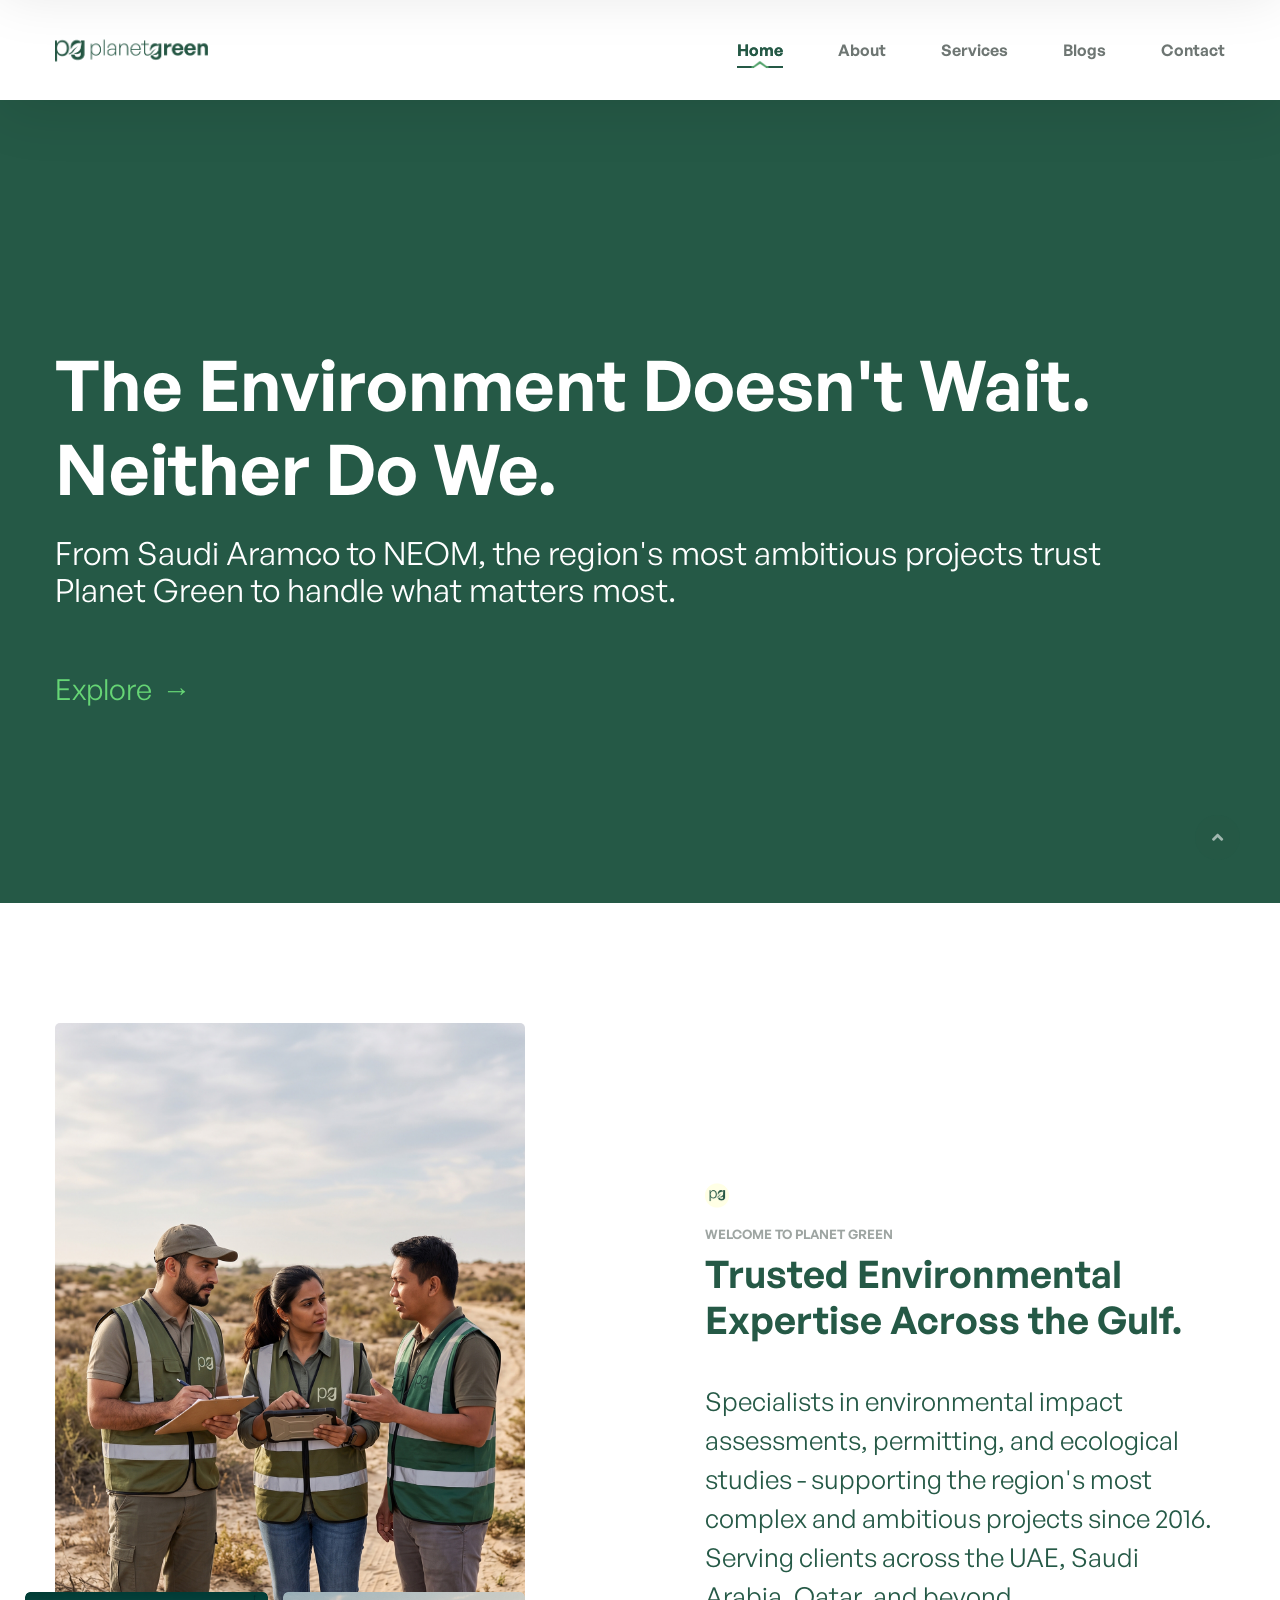
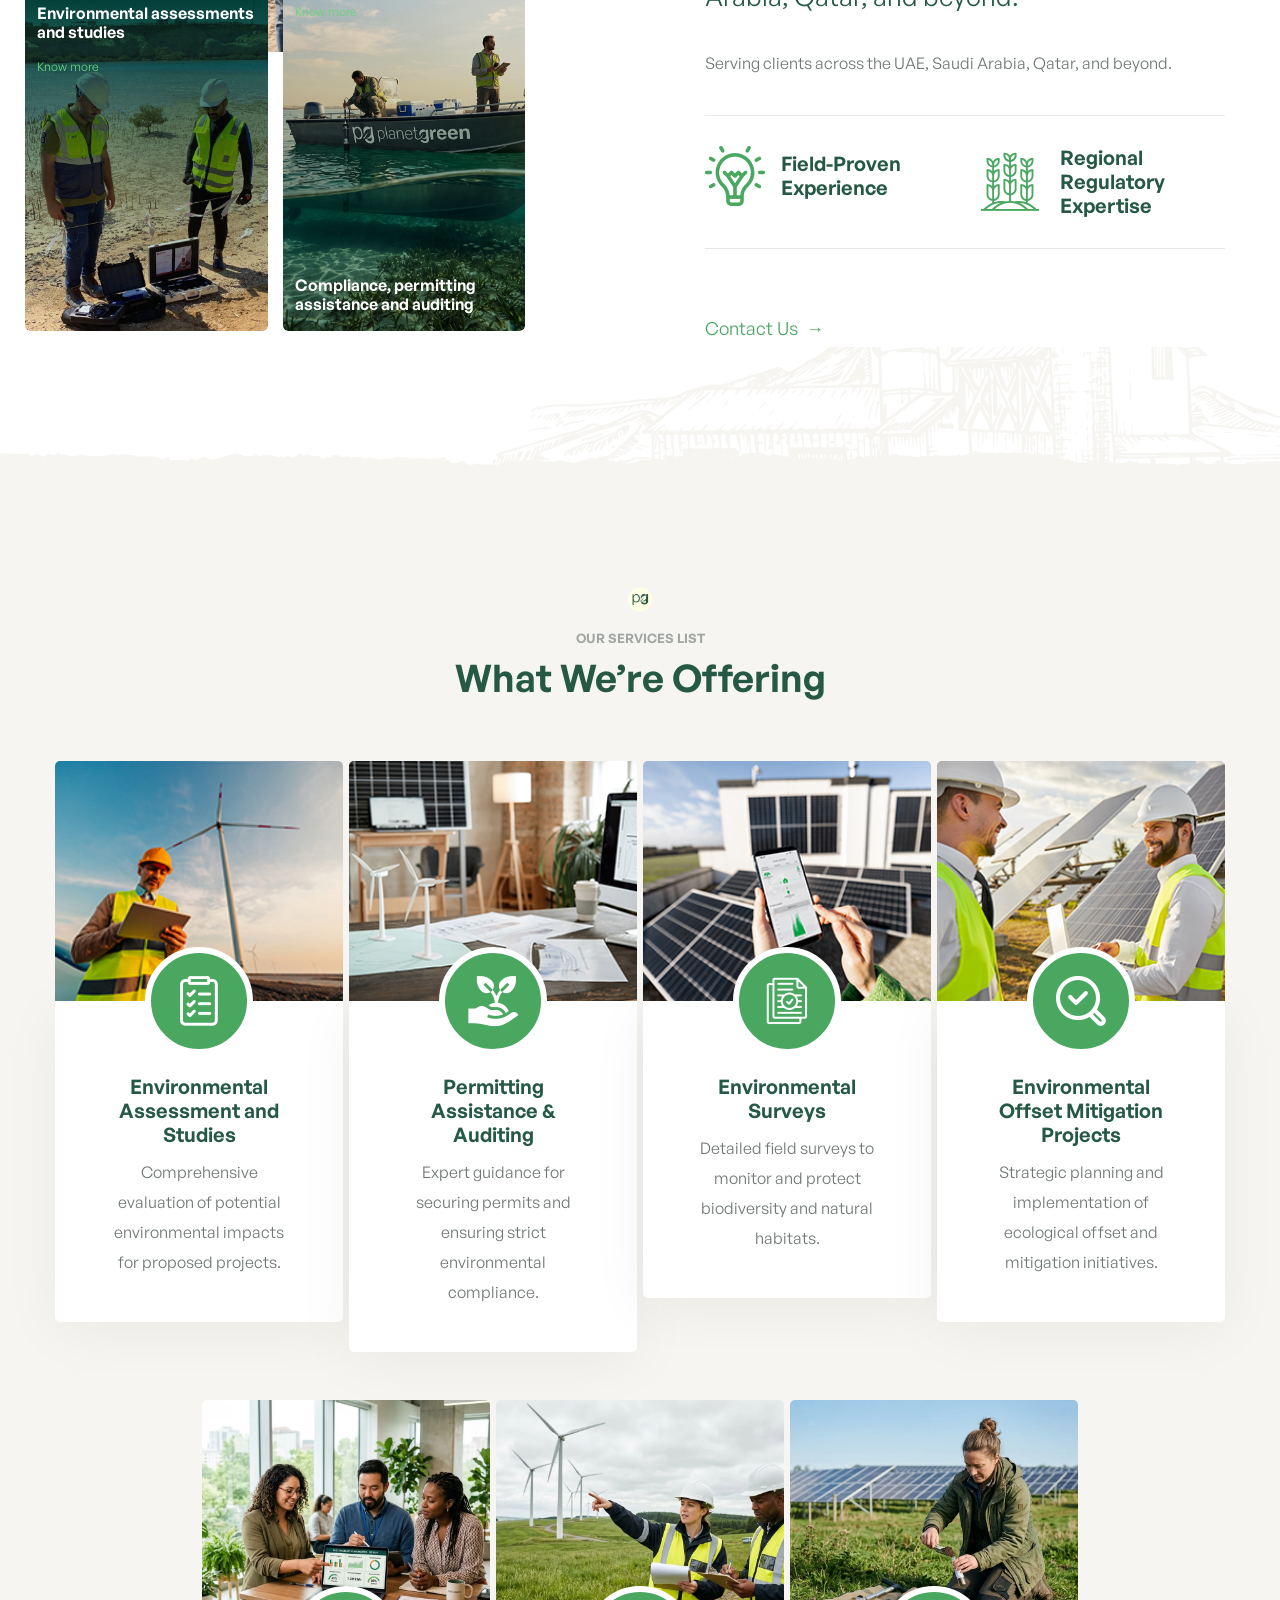
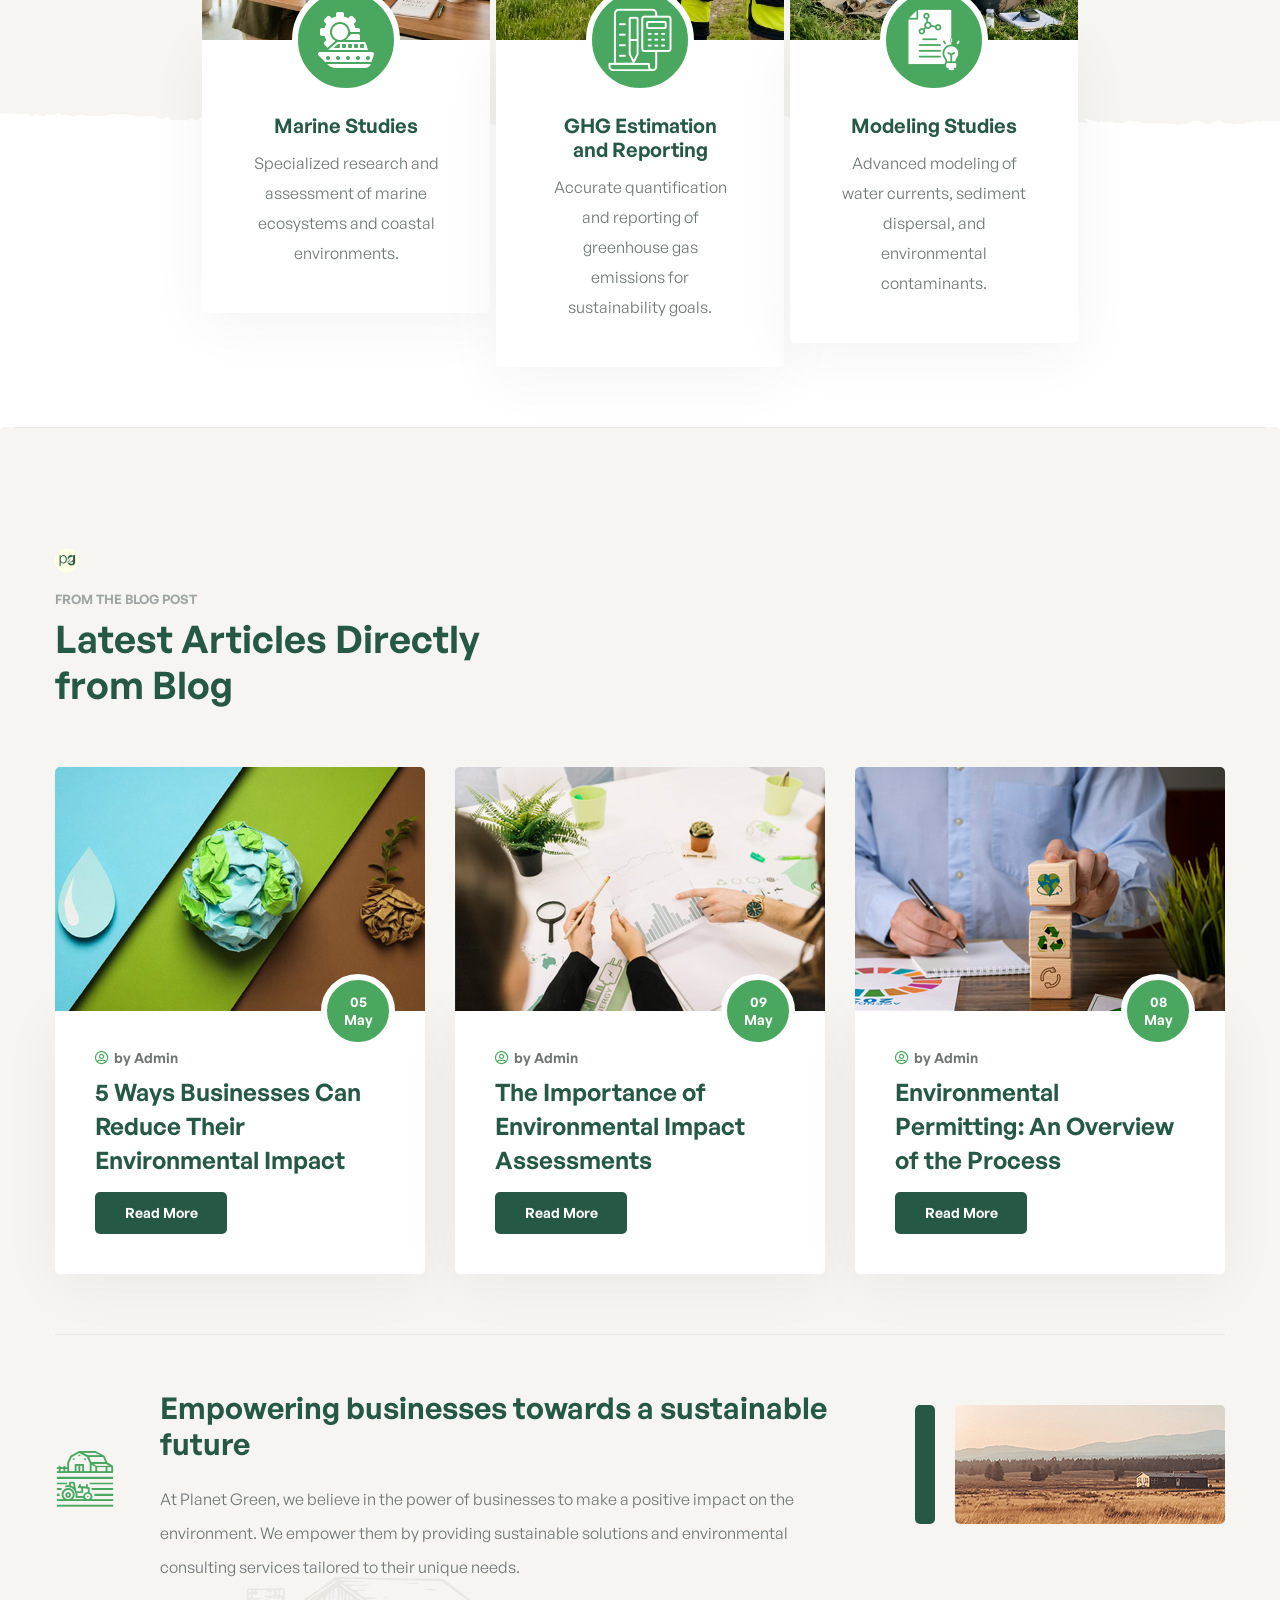
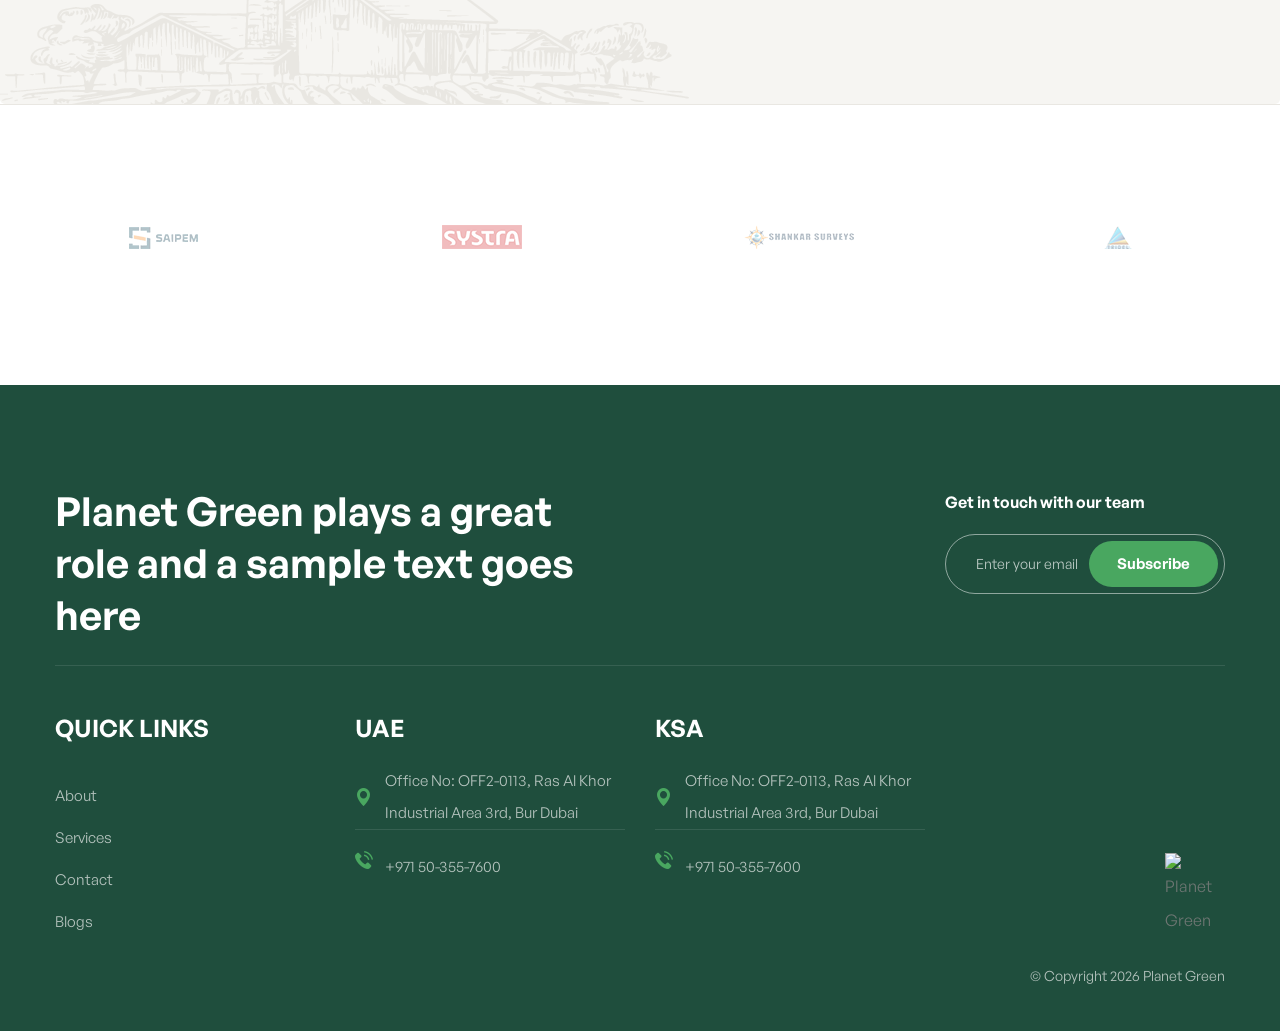
==== commit 4664d3cc: "further-change" ====
--- a/index.html
+++ b/index.html
@@ -247,7 +247,7 @@
                             </div>
                             <div class="service-two__card-content">
                                 <div class="service-two__card-icon">
-                                    <img src="assets/images/icons/innovation.png" alt="">
+                                    <img src="assets/images/icons/marines.png" alt="">
                                 </div>
                                 <h3><a >Marine Studies</a></h3>
                                 <p>Specialized research and assessment of marine ecosystems and coastal environments.</p>
@@ -261,7 +261,7 @@
                             </div>
                             <div class="service-two__card-content">
                                 <div class="service-two__card-icon">
-                                    <img src="./assets/images/icons/50x50_cv.png" alt="">
+                                    <img src="./assets/images/icons/calculation.png" alt="">
                                 </div>
                                 <h3><a >GHG Estimation and Reporting</a></h3>
                                 <p>Accurate quantification and reporting of greenhouse gas emissions for sustainability goals.</p>
@@ -275,7 +275,7 @@
                             </div>
                             <div class="service-two__card-content">
                                 <div class="service-two__card-icon">
-                                    <i class="pg-icon-organic-food"></i>
+                                    <img src="./assets/images/icons/theory.png" alt="">
                                 </div>
                                 <h3><a >Modeling Studies</a></h3>
                                 <p>Advanced modeling of water currents, sediment dispersal, and environmental contaminants.</p>
@@ -498,11 +498,11 @@
             </div>
 
             <div class="col-sm-12 col-md-6 col-lg-3 site-footer__logo-col">
-                <img src="assets/images/Logo-03.png" class="site-footer__watermark" alt="Planet Green">
+                <img src="assets/images/icons/Icon_v.png" class="site-footer__watermark" alt="Planet Green">
             </div>
         </div>
 
-        <div class="site-footer__bottom">
+        <div class="site-footer__bottom" style="text-align: right; border-top: 0; margin-top: 0;">
             <p>© Copyright 2026 Planet Green</p>
         </div>
     </div>
--- a/assets/css/main.css
+++ b/assets/css/main.css
@@ -1,4 +1,4 @@
-
+﻿
 @font-face {
   font-family: "GeneralSans";
   src: url("../fonts/GeneralSans-Regular.woff2") format("woff2"),
@@ -20,7 +20,7 @@
 @font-face {
   font-family: "GeneralSans";
   src: url("../fonts/GeneralSans-Semibold.otf") format("opentype");
-  font-weight: 600;
+  font-weight: 500;
   font-style: normal;
   font-display: swap;
 }
@@ -406,7 +406,7 @@
   font-size: 20px;
   line-height: 1.417;
   margin: 0;
-  font-weight: bold;
+  font-weight: 500;
   margin-top: 10px;
   margin-bottom: 15px;
 }
@@ -437,7 +437,7 @@
   background-color: var(--thm-primary);
   color: #fff;
   font-size: 14px;
-  font-weight: bold;
+  font-weight: 500;
   padding: 6px 29.5px;
 }
 
@@ -468,7 +468,7 @@
   align-items: center;
   border-radius: 50%;
   font-size: 14px;
-  font-weight: 600;
+  font-weight: 500;
   color: #fff;
   padding: 0 20px;
   line-height: 1.3;
@@ -503,7 +503,7 @@
   line-height: 1;
   color: #6e7673;
   font-size: 14px;
-  font-weight: 600;
+  font-weight: 500;
 }
 
 .blog-card__meta a i {
@@ -533,7 +533,7 @@
 
 .blog-grid .more-btn__box .thm-btn {
   font-size: 18px;
-  font-weight: 700;
+  font-weight: 500;
   background-color: var(--thm-black);
 }
 
@@ -646,7 +646,7 @@
   color: var(--thm-black);
   margin-top: 15px;
   margin-bottom: 10px;
-  font-weight: 600;
+  font-weight: 500;
   max-width: 90%;
 }
 
@@ -799,7 +799,7 @@
 .blog-details__tags span {
   color: var(--thm-black);
   font-size: 18px;
-  font-weight: bold;
+  font-weight: 500;
   margin-right: 5px;
 }
 
@@ -902,7 +902,7 @@
   margin: 0;
   font-size: 18px;
   color: var(--thm-black);
-  font-weight: bold;
+  font-weight: 500;
   margin-bottom: 20px;
 }
 
@@ -942,7 +942,7 @@
   outline: none;
   color: #fff;
   font-size: 16px;
-  font-weight: 600;
+  font-weight: 500;
 }
 
 @media (min-width: 1200px) {
@@ -993,24 +993,21 @@
   display: -webkit-box;
   display: -ms-flexbox;
   display: flex;
-  -ms-flex-wrap: wrap;
-  flex-wrap: wrap;
-  margin-left: -10px;
-  margin-top: -20px;
+  -webkit-box-orient: vertical;
+  -webkit-box-direction: normal;
+  -ms-flex-direction: column;
+  flex-direction: column;
 }
 
 .blog-sidebar__tags-links a {
   font-size: 16px;
   color: #6e7673;
   font-weight: 500;
-  display: -webkit-box;
-  display: -ms-flexbox;
-  display: flex;
-  line-height: 1;
+  display: block;
+  line-height: 1.5;
   -webkit-transition: all 500ms ease;
   transition: all 500ms ease;
-  margin-left: 10px;
-  margin-top: 20px;
+  margin-top: 10px;
 }
 
 .blog-sidebar__tags-links a:hover {
@@ -1088,7 +1085,7 @@
 .blog-sidebar__posts ul li h4 {
   margin: 0;
   font-size: 16px;
-  font-weight: bold;
+  font-weight: 500;
   line-height: 1.625;
 }
 
@@ -1260,7 +1257,7 @@
   color: #fff;
   font-size: 16px;
   border-radius: 5px;
-  font-weight: 700;
+  font-weight: 500;
   font-family: var(--thm-font);
   padding: 16.5px 39.5px;
   -webkit-transition: 500ms;
@@ -1364,9 +1361,9 @@
   margin: 0;
   font-size: 13px;
   text-transform: uppercase;
-  font-weight: 700;
+  font-weight: 500;
   color: #9ea5a2;
-  letter-spacing: 0.2em;
+  letter-spacing: normal;
   line-height: 1;
   margin-top: 20px;
   margin-bottom: 10px;
@@ -1381,7 +1378,7 @@
 .block-title h3 {
   margin: 0;
   font-size: 38px;
-  font-weight: bold;
+  font-weight: 500;
   color: #255946;
 }
 
@@ -1926,7 +1923,7 @@
 
 .main-header__info-phone-content .main-header__info-phone-title {
   font-size: 16px;
-  font-weight: 800;
+  font-weight: 500;
   margin: 0;
   line-height: 1;
   color: #fff;
@@ -2173,7 +2170,7 @@
 .main-header__two .topbar p {
   color: #ffffff;
   font-size: 14px;
-  font-weight: bold;
+  font-weight: 500;
 }
 
 .main-header__two .main-menu .mobile-nav__toggler {
@@ -2760,7 +2757,7 @@
   font-size: 16px;
   font-weight: 500;
   text-transform: uppercase;
-  letter-spacing: 0.1em;
+  letter-spacing: normal;
   color: white;
   margin-bottom: 30px;
   opacity: 0;
@@ -2789,7 +2786,7 @@
   line-height: 84px;
   margin-top: 0px;
   font-weight: 500;
-  letter-spacing: -2%;
+  letter-spacing: normal;
   opacity: 0;
   visibility: hidden;
   -webkit-transform: translateY(110px);
@@ -3094,7 +3091,7 @@
   font-family: var(--special-font);
   color: #fff;
   font-size: 70px;
-  font-weight: 700;
+  font-weight: 500;
   margin-top: 30px;
 }
 
@@ -3118,9 +3115,9 @@
 }
 
 .thm-breadcrumb li {
-  font-weight: 700;
+  font-weight: 500;
   text-transform: uppercase;
-  letter-spacing: 0.2em;
+  letter-spacing: normal;
   font-size: 13px;
   color: #fff;
   line-height: 1;
@@ -3329,11 +3326,11 @@
   margin: 0;
   font-size: 24px;
   color: #fff;
-  font-weight: bold;
+  font-weight: 500;
   line-height: 1;
   margin-bottom: 25px;
   text-transform: uppercase;
-  letter-spacing: 0.5px;
+  letter-spacing: normal;
 }
 
 @media (min-width: 1200px) {
@@ -3403,7 +3400,7 @@
   appearance: none;
   width: auto;
   font-size: 15px;
-  font-weight: 600;
+  font-weight: 500;
   color: #fff;
   background-color: var(--thm-base);
   border-radius: 50px;
@@ -3571,7 +3568,7 @@
 .footer-widget__post-content span {
   font-size: 13px;
   color: var(--thm-primary);
-  font-weight: bold;
+  font-weight: 500;
   line-height: 1;
 }
 
@@ -3733,7 +3730,7 @@
   margin: 0;
   color: #255946;
   font-size: 18px;
-  font-weight: bold;
+  font-weight: 500;
   margin-bottom: 10px;
 }
 
@@ -3948,7 +3945,7 @@
 .service-two__card-content h3 {
   color: var(--thm-black);
   font-size: 18px;
-  font-weight: bold;
+  font-weight: 500;
   margin: 0;
   margin-top: 20px;
   margin-bottom: 10px;
@@ -4194,7 +4191,7 @@
   font-weight: 500;
   font-size: 16px;
   line-height: 1.2;
-  letter-spacing: -0.02em;
+  letter-spacing: normal;
   color: #ffffff;
   margin: 0 0 5px;
   overflow-wrap: break-word;
@@ -4207,7 +4204,7 @@
   font-weight: 300;
   font-size: 12px;
   line-height: 1.3;
-  letter-spacing: -0.02em;
+  letter-spacing: normal;
   color: #66d575;
   text-decoration: none;
 }
@@ -4282,8 +4279,8 @@
 .about-one__count span {
   display: block;
   font-size: 12px;
-  font-weight: bold;
-  letter-spacing: 0.2em;
+  font-weight: 500;
+  letter-spacing: normal;
   color: #fff;
   text-transform: uppercase;
   line-height: 1;
@@ -4398,7 +4395,7 @@
   color: var(--thm-black);
   font-size: 18px;
   line-height: 1.2;
-  font-weight: bold;
+  font-weight: 500;
   -webkit-transition: all 500ms ease;
   transition: all 500ms ease;
 }
@@ -4725,3 +4722,60 @@
   background-color: var(--thm-base);
   color: #fff;
 }
+
+/* Custom Footer Overrides to match Figma */
+.site-footer {
+  background-color: #1F4E3D !important;
+  font-family: 'GeneralSans', sans-serif;
+}
+
+.site-footer__top-left h3 {
+  font-family: 'GeneralSans', sans-serif;
+}
+
+.footer-widget .mc-form {
+  background-color: transparent !important;
+  border: 1px solid rgba(255, 255, 255, 0.5) !important;
+  border-radius: 50px !important;
+  max-width: 450px !important;
+}
+
+.site-footer__newsletter-title {
+  color: #fff !important;
+  font-family: 'GeneralSans', sans-serif !important;
+  font-size: 16px !important;
+  font-weight: 500 !important;
+}
+
+.footer-widget .mc-form input[type="text"],
+.footer-widget .mc-form input[type="email"] {
+  background-color: transparent !important;
+  color: #fff !important;
+}
+
+.footer-widget .mc-form input::placeholder {
+  color: rgba(255,255,255,0.7) !important;
+}
+
+.footer-widget__links li::before {
+  display: none !important;
+}
+
+.footer-widget__links li a {
+  padding-left: 0 !important;
+}
+
+.site-footer__watermark {
+  max-width: 60px !important;
+  opacity: 1 !important;
+}
+
+.footer-widget__title {
+  text-transform: uppercase !important;
+  font-family: 'GeneralSans', sans-serif;
+}
+
+.footer-widget__contact li > i {
+  color: var(--thm-base) !important;
+}
+
